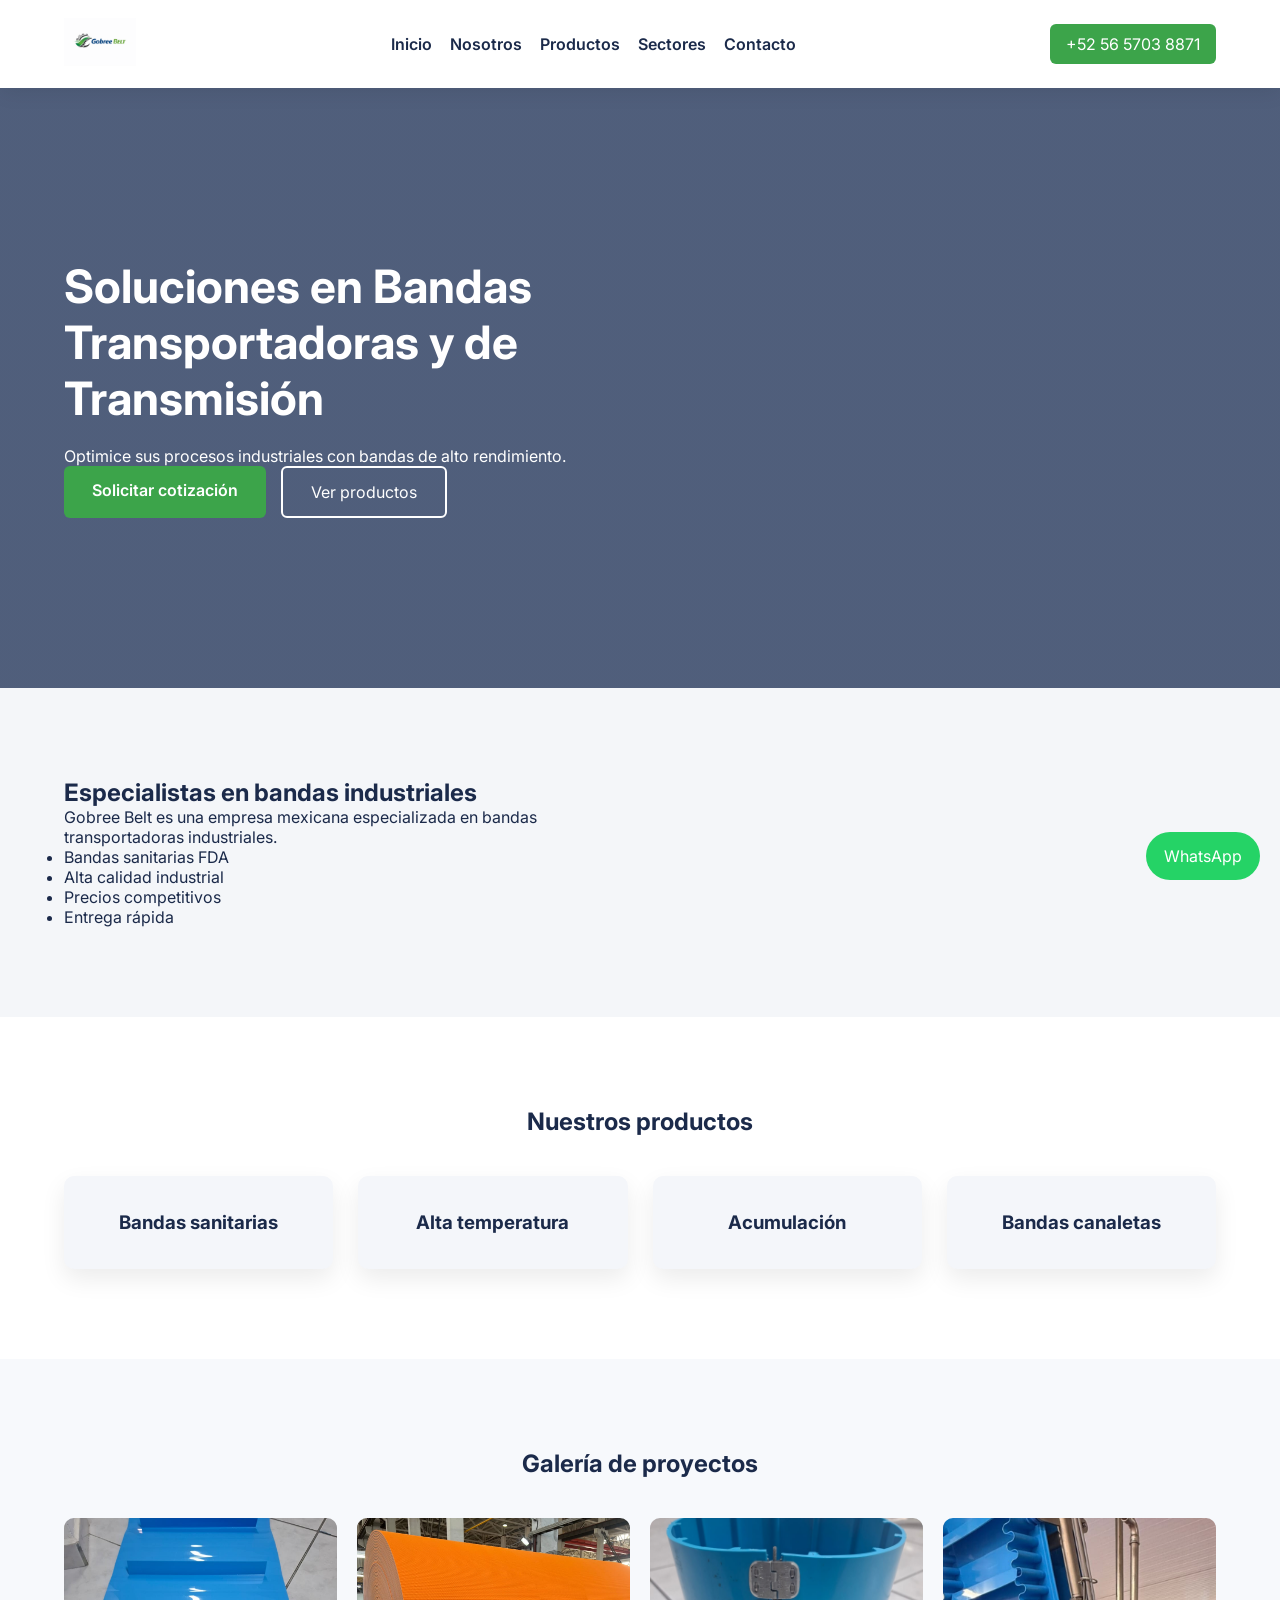
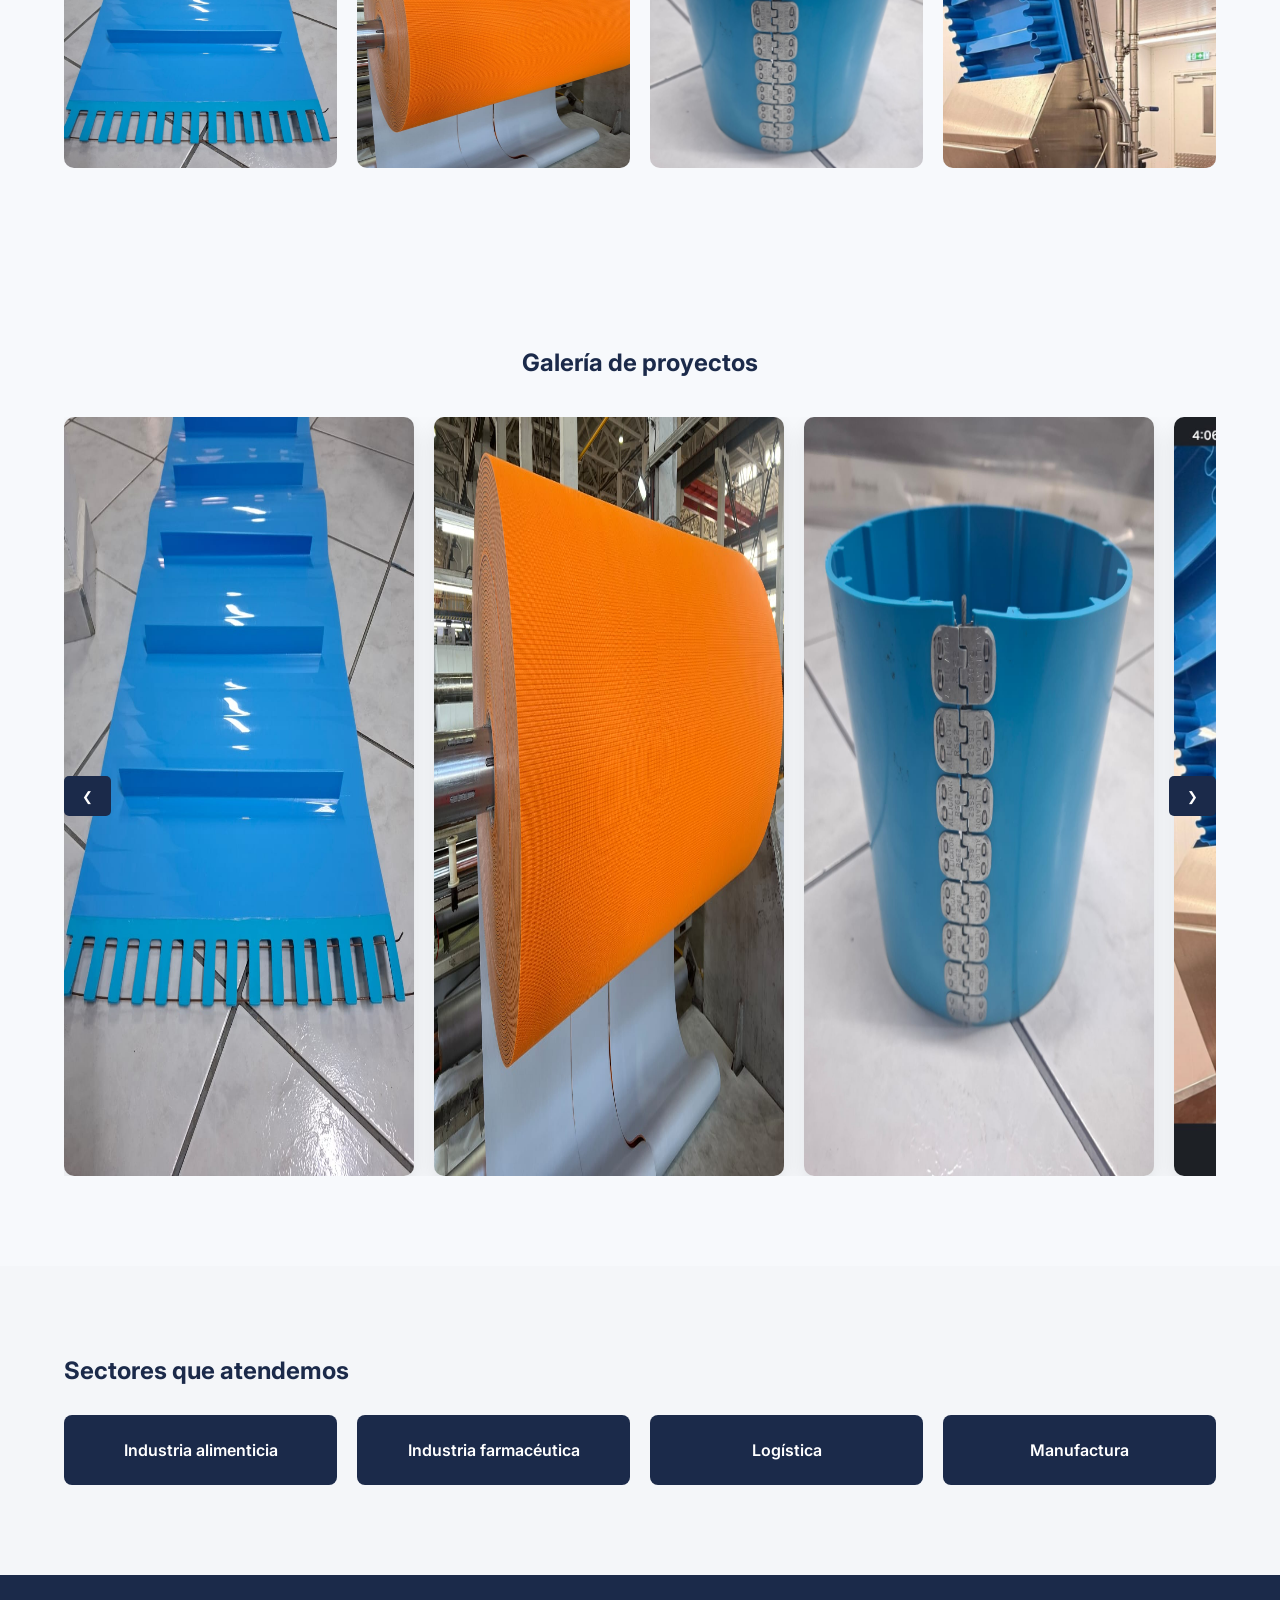
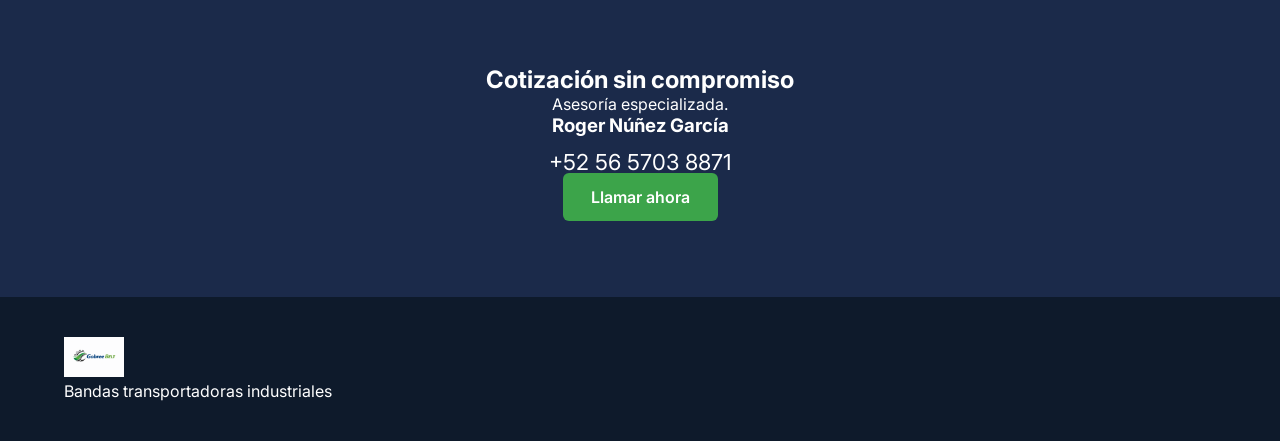
==== index.html @ 7179c923 "Update image sources in gallery section" ====
<!DOCTYPE html>
<html lang="es">
<head>
<meta charset="UTF-8">
<meta name="viewport" content="width=device-width, initial-scale=1.0">
<title>Gobree Belt | Bandas Transportadoras Industriales</title>
<link rel="stylesheet" href="styles.css">
<link rel="preconnect" href="https://fonts.googleapis.com">
<link rel="preconnect" href="https://fonts.gstatic.com" crossorigin>
<link href="https://fonts.googleapis.com/css2?family=Inter:wght@300;400;600;700&display=swap" rel="stylesheet">
</head>
<body>

<header class="header">
<div class="container nav">

<div class="logo">
<img src="logogobree.png" alt="Gobree Belt">
</div>

<div class="menu-toggle" id="menu-toggle">☰</div>

<nav id="menu">
<a href="#inicio">Inicio</a>
<a href="#nosotros">Nosotros</a>
<a href="#productos">Productos</a>
<a href="#sectores">Sectores</a>
<a href="#contacto">Contacto</a>
</nav>

<a class="phone-btn" href="tel:+525657038871">+52 56 5703 8871</a>

</div>
</header>

<section id="inicio" class="hero">
<div class="container hero-content">
<h1>Soluciones en Bandas Transportadoras y de Transmisión</h1>
<p>Optimice sus procesos industriales con bandas de alto rendimiento.</p>
<div class="hero-buttons">
<a href="#contacto" class="cta">Solicitar cotización</a>
<a href="#productos" class="secondary">Ver productos</a>
</div>
</div>
</section>

<section id="nosotros" class="about container">
<div class="about-grid">
<div>
<h2>Especialistas en bandas industriales</h2>
<p>Gobree Belt es una empresa mexicana especializada en bandas transportadoras industriales.</p>
<ul>
<li>Bandas sanitarias FDA</li>
<li>Alta calidad industrial</li>
<li>Precios competitivos</li>
<li>Entrega rápida</li>
</ul>
</div>

</div>
</section>

<section id="productos" class="products">
<div class="container">
<h2>Nuestros productos</h2>
<div class="product-grid">
<div class="card"><h3>Bandas sanitarias</h3></div>
<div class="card"><h3>Alta temperatura</h3></div>
<div class="card"><h3>Acumulación</h3></div>
<div class="card"><h3>Bandas canaletas</h3></div>
</div>
</div>
</section>

<section class="gallery-pro">

<div class="container">

<h2>Galería de proyectos</h2>

<div class="gallery-grid">

<img src="Galeria1.jpg" class="gallery-img">
<img src="Galeria2.jpg" class="gallery-img">
<img src="Galeria3.jpg" class="gallery-img">
<img src="Galeria4.jpg" class="gallery-img">

</div>

</div>

</section>

<!-- Lightbox -->

<div class="lightbox" id="lightbox">

<span class="close">&times;</span>

<img class="lightbox-img" id="lightbox-img">

</div>
  
<section class="gallery">

<div class="container">

<h2>Galería de proyectos</h2>

<div class="carousel">

<button class="carousel-btn prev">&#10094;</button>

<div class="carousel-track">

<img src="Galeria1.jpg">
<img src="Galeria2.jpg">
<img src="Galeria3.jpg">
<img src="Galeria4.jpg">
<img src="Galeria5.jpg">
<img src="Galeria6.jpg">
<img src="Galeria7.jpg">



</div>

<button class="carousel-btn next">&#10095;</button>

</div>

</div>

</section>
  
<section id="sectores" class="sectors container">
<h2>Sectores que atendemos</h2>
<div class="sector-grid">
<div class="sector">Industria alimenticia</div>
<div class="sector">Industria farmacéutica</div>
<div class="sector">Logística</div>
<div class="sector">Manufactura</div>
</div>
</section>

<section id="contacto" class="contact">
<div class="container">
<h2>Cotización sin compromiso</h2>
<p>Asesoría especializada.</p>
<h3>Roger Núñez García</h3>
<p class="phone">+52 56 5703 8871</p>
<a href="tel:+525657038871" class="cta">Llamar ahora</a>
</div>
</section>

<footer>
<div class="container footer-grid">
<div>
<img src="logogobree.png" class="footer-logo">
<p>Bandas transportadoras industriales</p>
</div>
</div>
</footer>

<a class="whatsapp" href="https://wa.me/525657038871">WhatsApp</a>

<script src="script.js"></script>

</body>
</html>
---- styles.css ----
*{margin:0;padding:0;box-sizing:border-box;font-family:'Inter',sans-serif}
body{background:#f4f6f9;color:#1b2a4a}
.container{width:90%;max-width:1200px;margin:auto}

.header{background:white;box-shadow:0 4px 20px rgba(0,0,0,.08);position:sticky;top:0}
.nav{display:flex;align-items:center;justify-content:space-between;padding:18px 0}
.logo img{height:48px}
nav{display:flex;gap:18px}
nav a{text-decoration:none;font-weight:600;color:#1b2a4a}

.phone-btn{background:#3ca44a;padding:10px 16px;border-radius:6px;color:white;text-decoration:none}

.menu-toggle{display:none;font-size:28px;cursor:pointer}

.hero{height:600px;background:linear-gradient(rgba(10,30,70,.7),rgba(10,30,70,.7)),url('../img/hero.jpg') center/cover;display:flex;align-items:center;color:white}
.hero h1{font-size:46px;margin-bottom:20px;max-width:700px}

.hero-buttons{display:flex;gap:15px}

.cta{background:#3ca44a;padding:14px 28px;border-radius:6px;text-decoration:none;color:white;font-weight:600}
.secondary{border:2px solid white;padding:14px 28px;border-radius:6px;color:white;text-decoration:none}

.about{padding:90px 0}
.about-grid{display:grid;grid-template-columns:1fr 1fr;gap:50px}
.about-image{background:url('../img/about.jpg') center/cover;height:300px;border-radius:10px}

.products{background:white;padding:90px 0}
.products h2{text-align:center;margin-bottom:40px}
.product-grid{display:grid;grid-template-columns:repeat(auto-fit,minmax(220px,1fr));gap:25px}

.card{background:#f4f6fa;padding:35px;border-radius:10px;text-align:center;box-shadow:0 10px 25px rgba(0,0,0,.08);transition:.3s}
.card:hover{transform:translateY(-8px)}

.sectors{padding:90px 0}
.sector-grid{display:grid;grid-template-columns:repeat(auto-fit,minmax(200px,1fr));gap:20px;margin-top:30px}
.sector{background:#1b2a4a;color:white;padding:25px;border-radius:8px;text-align:center;font-weight:600}

.contact{background:#1b2a4a;color:white;padding:90px 0;text-align:center}
.phone{font-size:22px;margin:12px 0}

footer{background:#0e1a2b;color:white;padding:40px 0}
.footer-logo{height:40px}

.whatsapp{position:fixed;bottom:20px;right:20px;background:#25d366;color:white;padding:14px 18px;border-radius:30px;text-decoration:none}

@media(max-width:900px){
.about-grid{grid-template-columns:1fr}
.hero h1{font-size:34px}

nav{position:absolute;top:70px;left:0;right:0;background:white;flex-direction:column;align-items:center;display:none;padding:20px 0}
nav.active{display:flex}

.menu-toggle{display:block}
.phone-btn{display:none}
}

@media(max-width:600px){
.hero{height:auto;padding:120px 0}
.hero-buttons{flex-direction:column}
.hero h1{font-size:28px}
}

/* GALERIA */

.gallery{
padding:90px 0;
background:#f7f9fc;
}

.gallery h2{
text-align:center;
margin-bottom:40px;
}

.carousel{
position:relative;
overflow:hidden;
}

.carousel-track{
display:flex;
transition:transform .4s ease;
}

.carousel-track img{
width:100%;
max-width:350px;
margin-right:20px;
border-radius:10px;
box-shadow:0 10px 25px rgba(0,0,0,.1);
}

.carousel-btn{
position:absolute;
top:50%;
transform:translateY(-50%);
background:#1b2a4a;
color:white;
border:none;
padding:12px 18px;
cursor:pointer;
border-radius:5px;
}

.prev{
left:0;
}

.next{
right:0;
}

/* GALERIA PROFESIONAL */

.gallery-pro{
padding:90px 0;
background:#f7f9fc;
}

.gallery-pro h2{
text-align:center;
margin-bottom:40px;
}

.gallery-grid{
display:grid;
grid-template-columns:repeat(auto-fit,minmax(250px,1fr));
gap:20px;
}

.gallery-img{
width:100%;
height:250px;
object-fit:cover;
border-radius:10px;
cursor:pointer;
transition:transform .3s, box-shadow .3s;
}

.gallery-img:hover{
transform:scale(1.05);
box-shadow:0 10px 25px rgba(0,0,0,.15);
}

/* LIGHTBOX */

.lightbox{
display:none;
position:fixed;
top:0;
left:0;
width:100%;
height:100%;
background:rgba(0,0,0,.9);
align-items:center;
justify-content:center;
z-index:1000;
}

.lightbox-img{
max-width:90%;
max-height:80%;
border-radius:10px;
}

.close{
position:absolute;
top:30px;
right:40px;
font-size:40px;
color:white;
cursor:pointer;
}
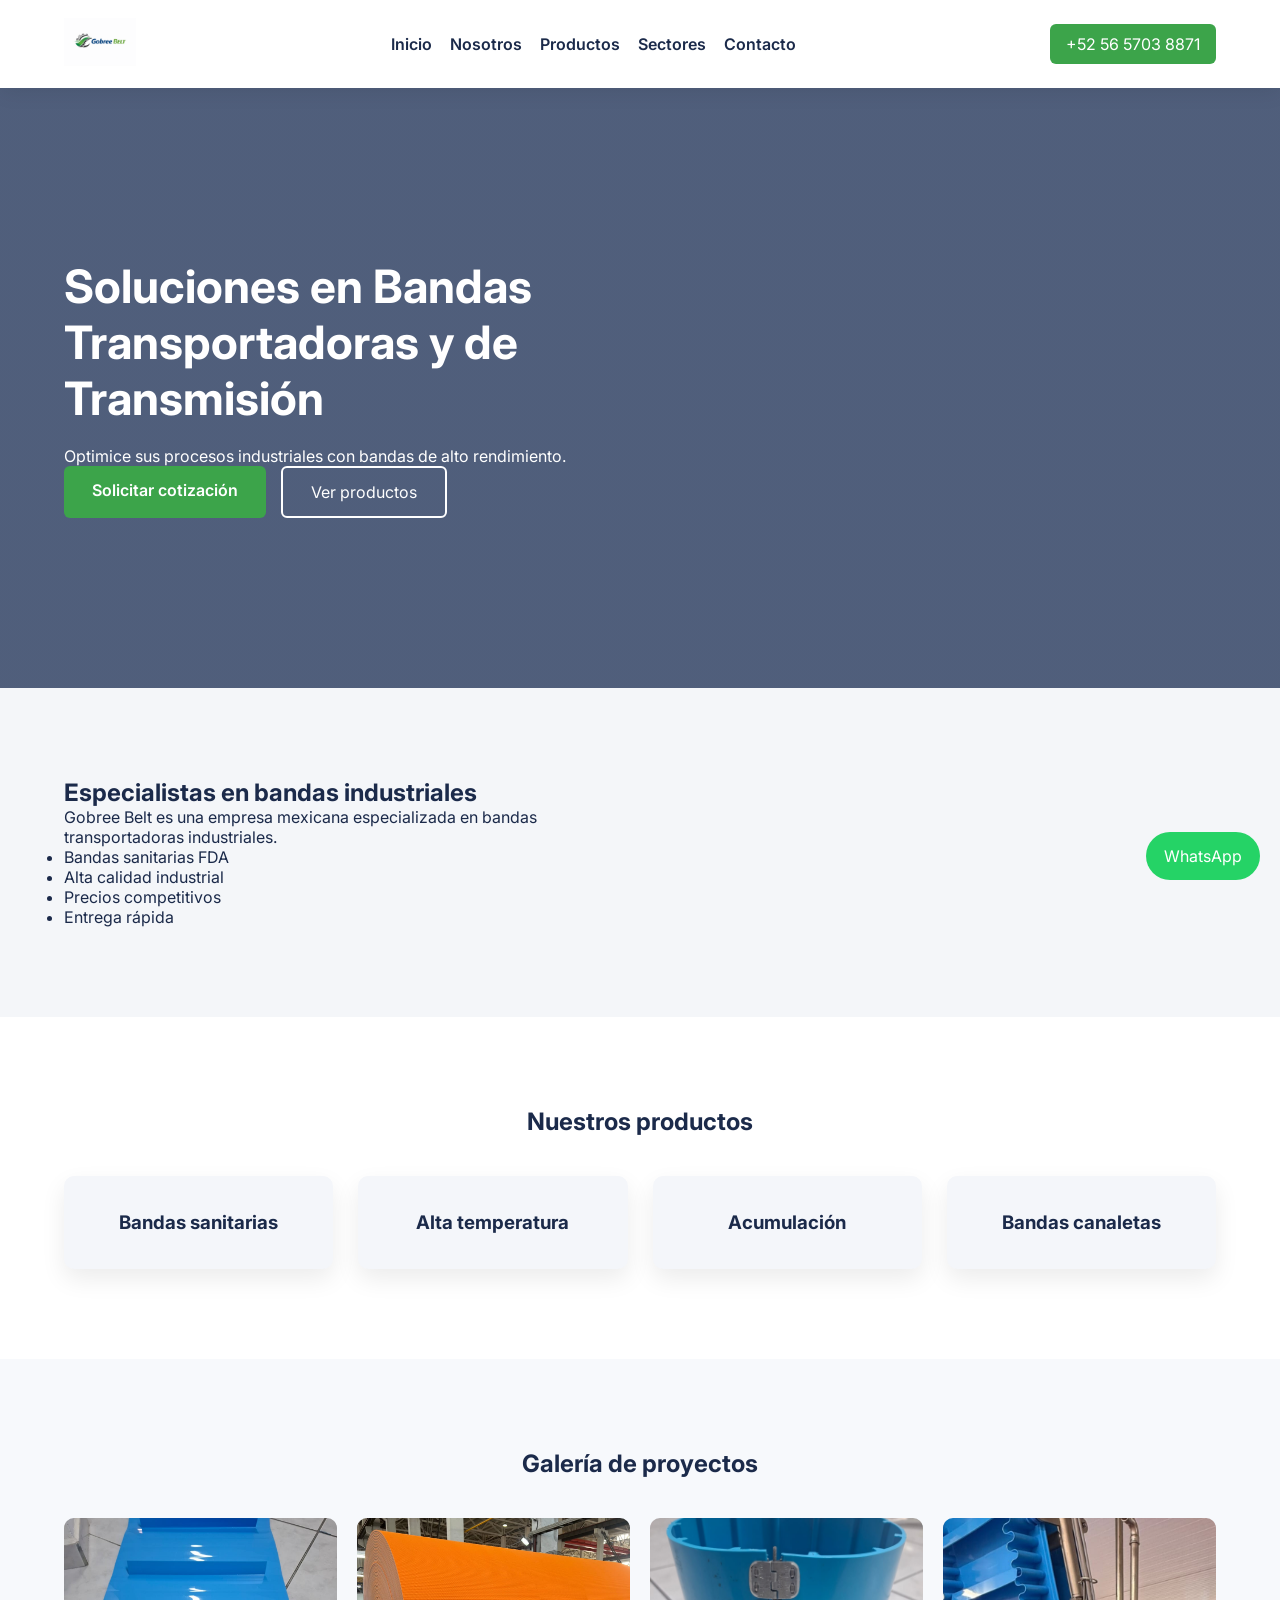
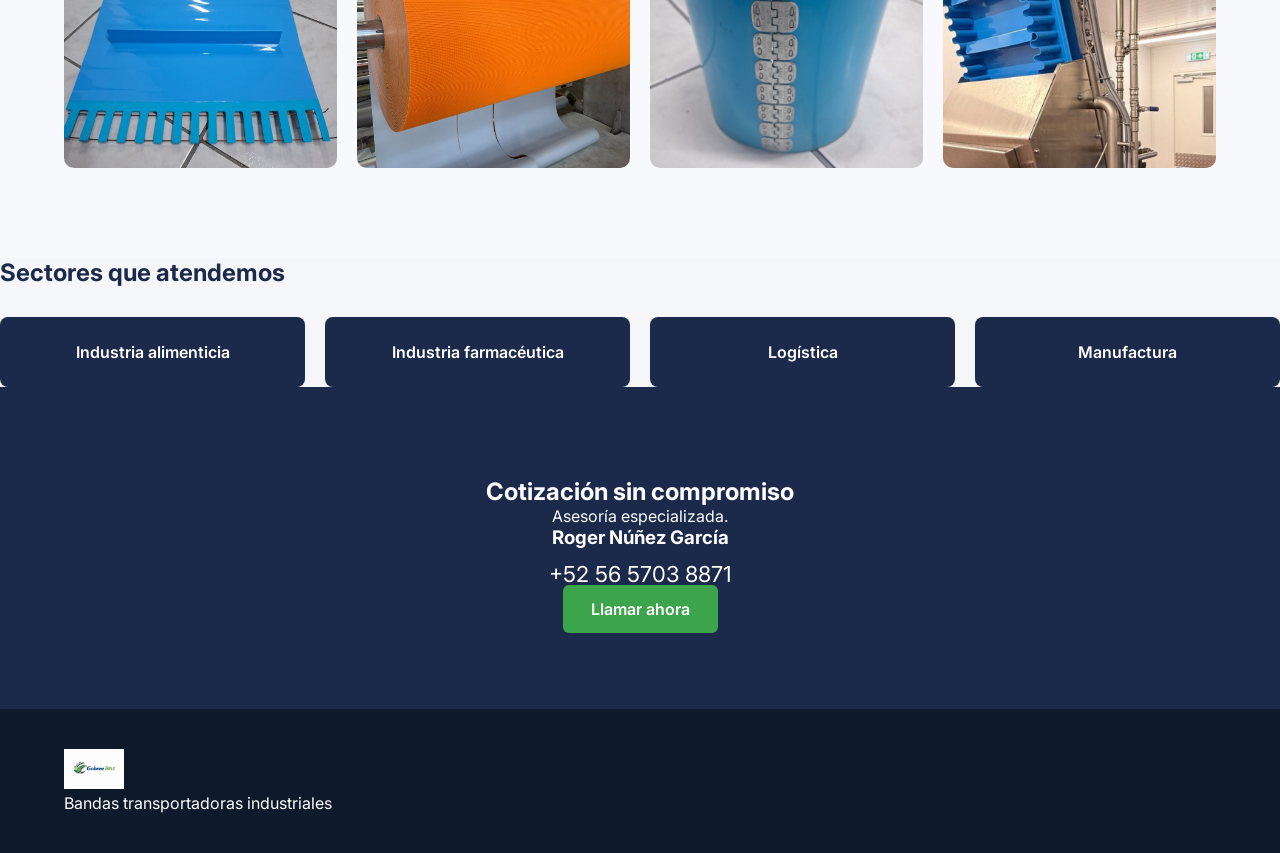
==== commit 0011a2f8: "Remove gallery section from index.html Removed the gallery section and its related elements from the" ====
--- a/index.html
+++ b/index.html
@@ -101,39 +101,6 @@
 
 </div>
   
-<section class="gallery">
-
-<div class="container">
-
-<h2>Galería de proyectos</h2>
-
-<div class="carousel">
-
-<button class="carousel-btn prev">&#10094;</button>
-
-<div class="carousel-track">
-
-<img src="Galeria1.jpg">
-<img src="Galeria2.jpg">
-<img src="Galeria3.jpg">
-<img src="Galeria4.jpg">
-<img src="Galeria5.jpg">
-<img src="Galeria6.jpg">
-<img src="Galeria7.jpg">
-
-
-
-</div>
-
-<button class="carousel-btn next">&#10095;</button>
-
-</div>
-
-</div>
-
-</section>
-  
-<section id="sectores" class="sectors container">
 <h2>Sectores que atendemos</h2>
 <div class="sector-grid">
 <div class="sector">Industria alimenticia</div>
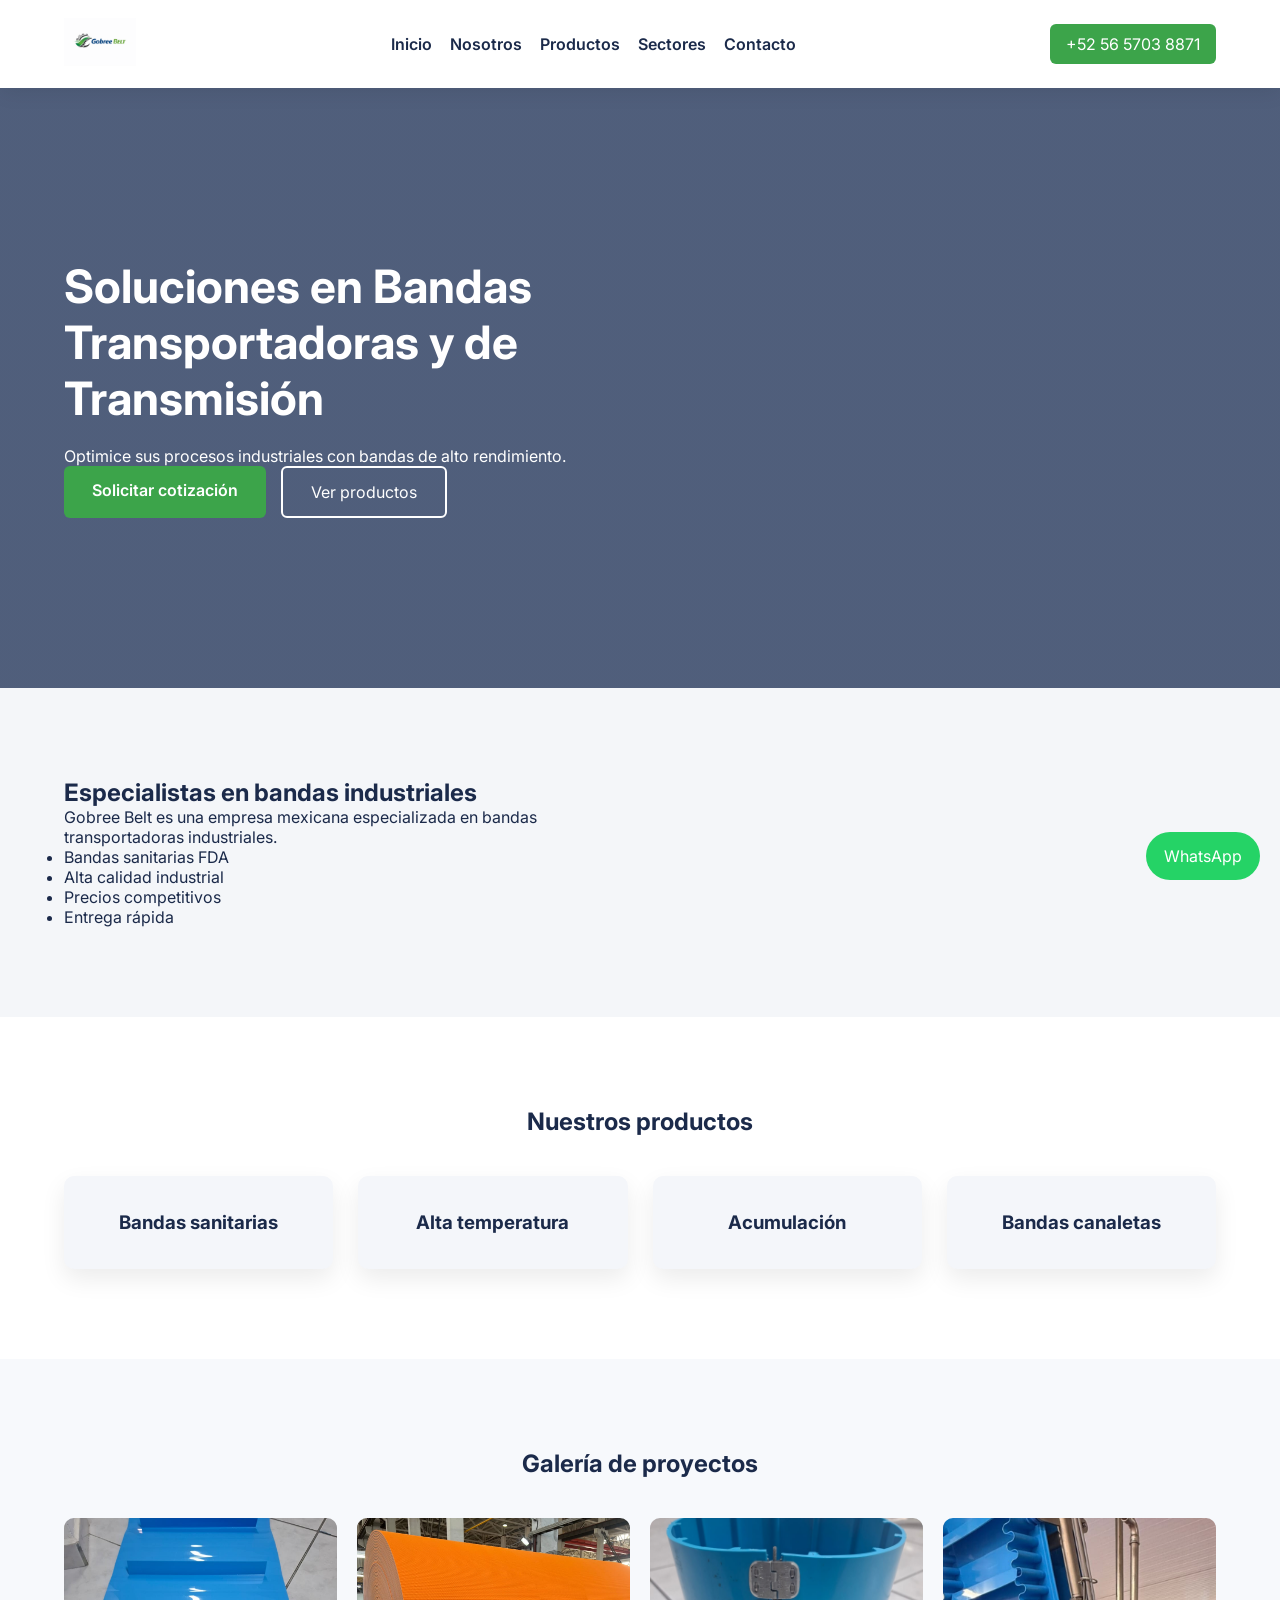
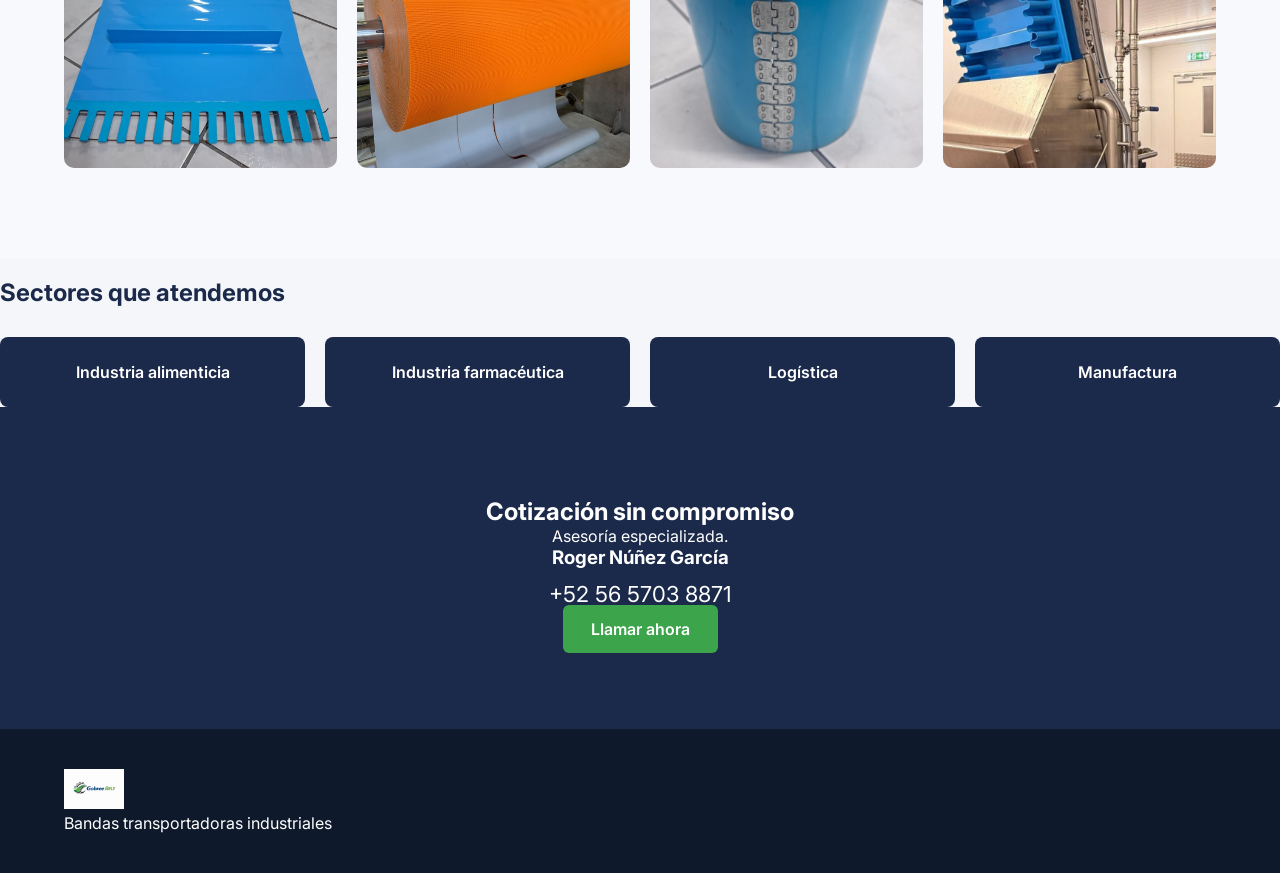
==== commit d14e6e07: "Add line break before lightbox section" ====
--- a/index.html
+++ b/index.html
@@ -90,6 +90,7 @@
 </div>
 
 </section>
+<BR>
 
 <!-- Lightbox -->
 
--- a/styles.css
+++ b/styles.css
@@ -58,56 +58,6 @@
 .hero{height:auto;padding:120px 0}
 .hero-buttons{flex-direction:column}
 .hero h1{font-size:28px}
-}
-
-/* GALERIA */
-
-.gallery{
-padding:90px 0;
-background:#f7f9fc;
-}
-
-.gallery h2{
-text-align:center;
-margin-bottom:40px;
-}
-
-.carousel{
-position:relative;
-overflow:hidden;
-}
-
-.carousel-track{
-display:flex;
-transition:transform .4s ease;
-}
-
-.carousel-track img{
-width:100%;
-max-width:350px;
-margin-right:20px;
-border-radius:10px;
-box-shadow:0 10px 25px rgba(0,0,0,.1);
-}
-
-.carousel-btn{
-position:absolute;
-top:50%;
-transform:translateY(-50%);
-background:#1b2a4a;
-color:white;
-border:none;
-padding:12px 18px;
-cursor:pointer;
-border-radius:5px;
-}
-
-.prev{
-left:0;
-}
-
-.next{
-right:0;
 }
 
 /* GALERIA PROFESIONAL */
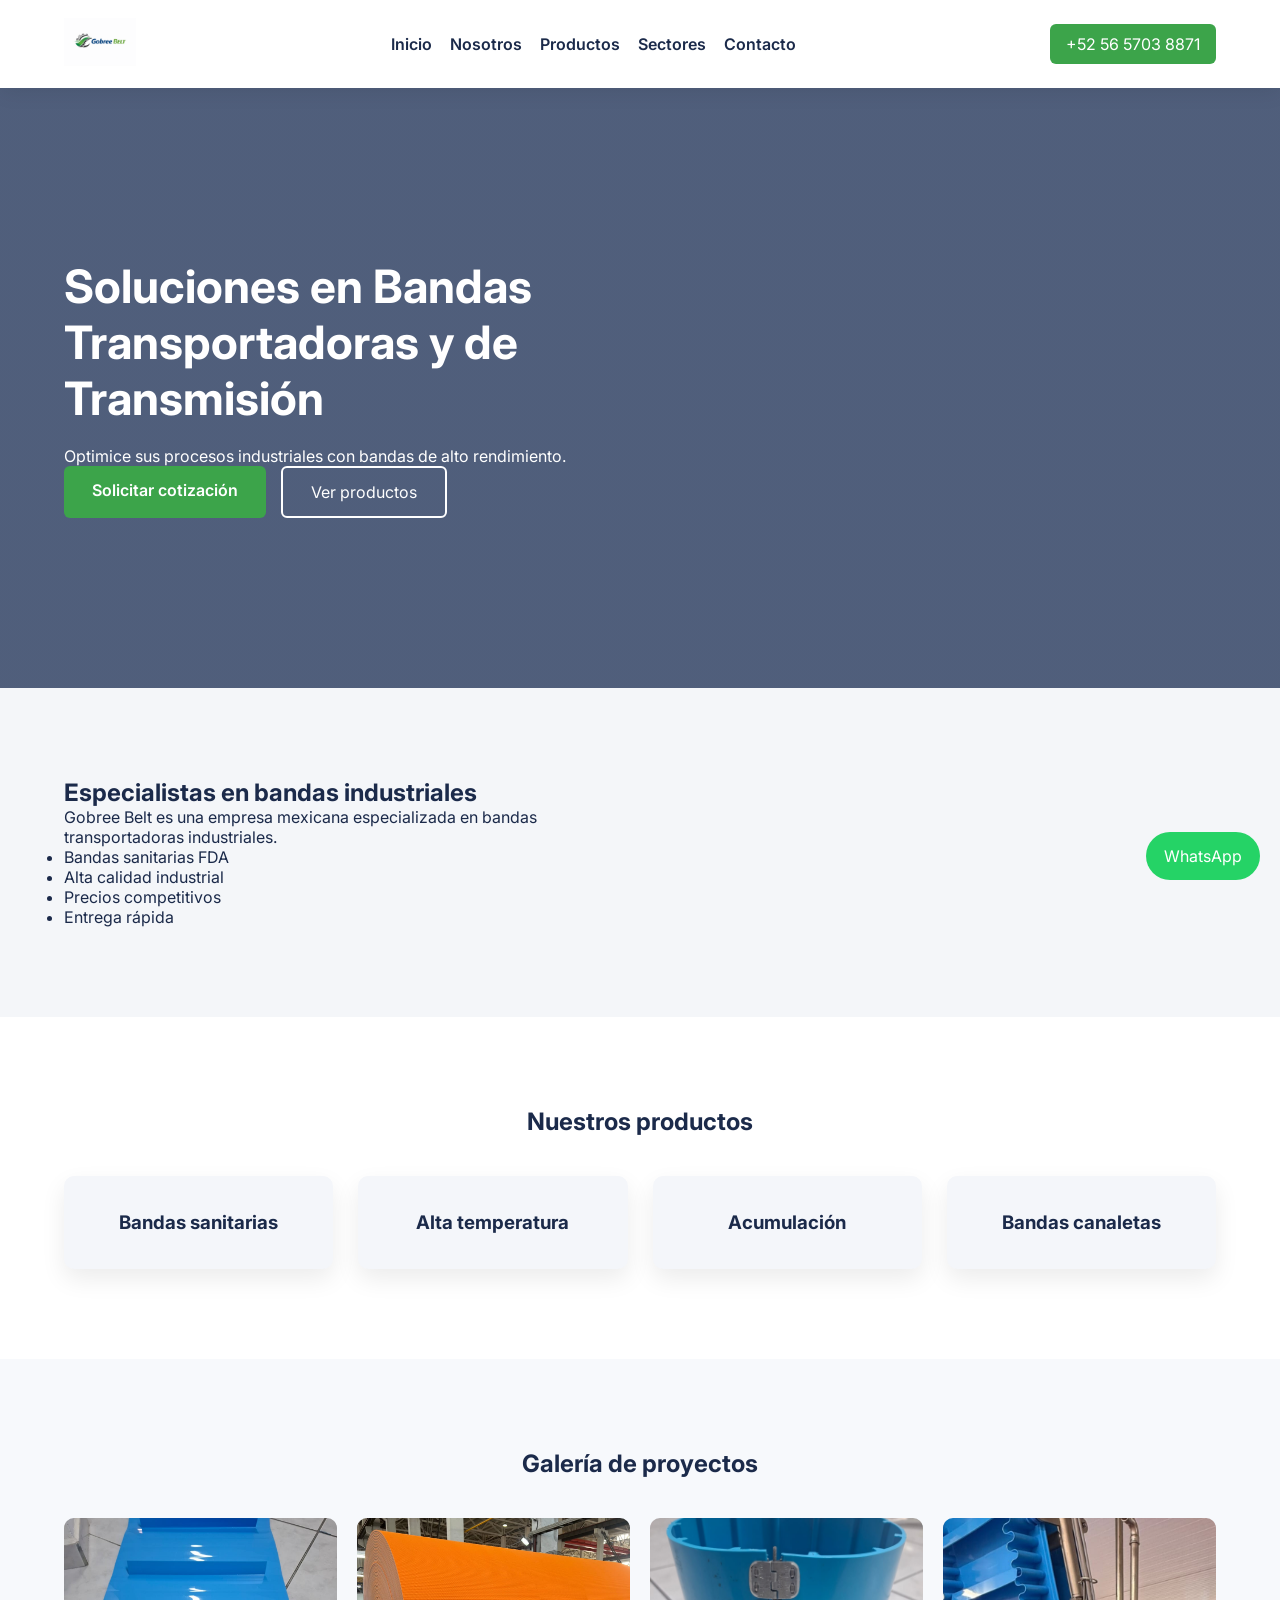
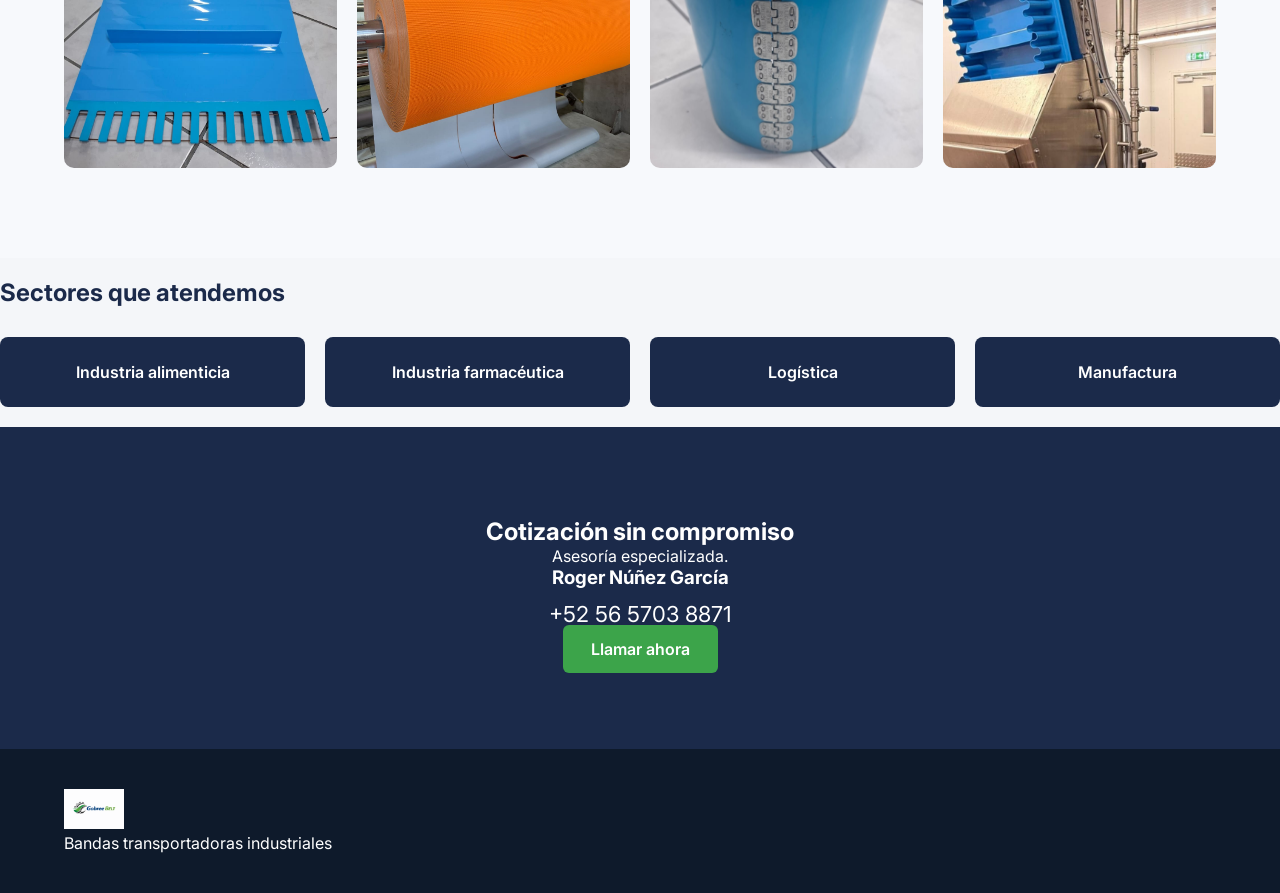
==== commit 46addafe: "Implement lightbox for image display Added a lightbox feature for displaying images." ====
--- a/index.html
+++ b/index.html
@@ -91,7 +91,6 @@
 
 </section>
 <BR>
-
 <!-- Lightbox -->
 
 <div class="lightbox" id="lightbox">
@@ -110,7 +109,7 @@
 <div class="sector">Manufactura</div>
 </div>
 </section>
-
+<BR>
 <section id="contacto" class="contact">
 <div class="container">
 <h2>Cotización sin compromiso</h2>
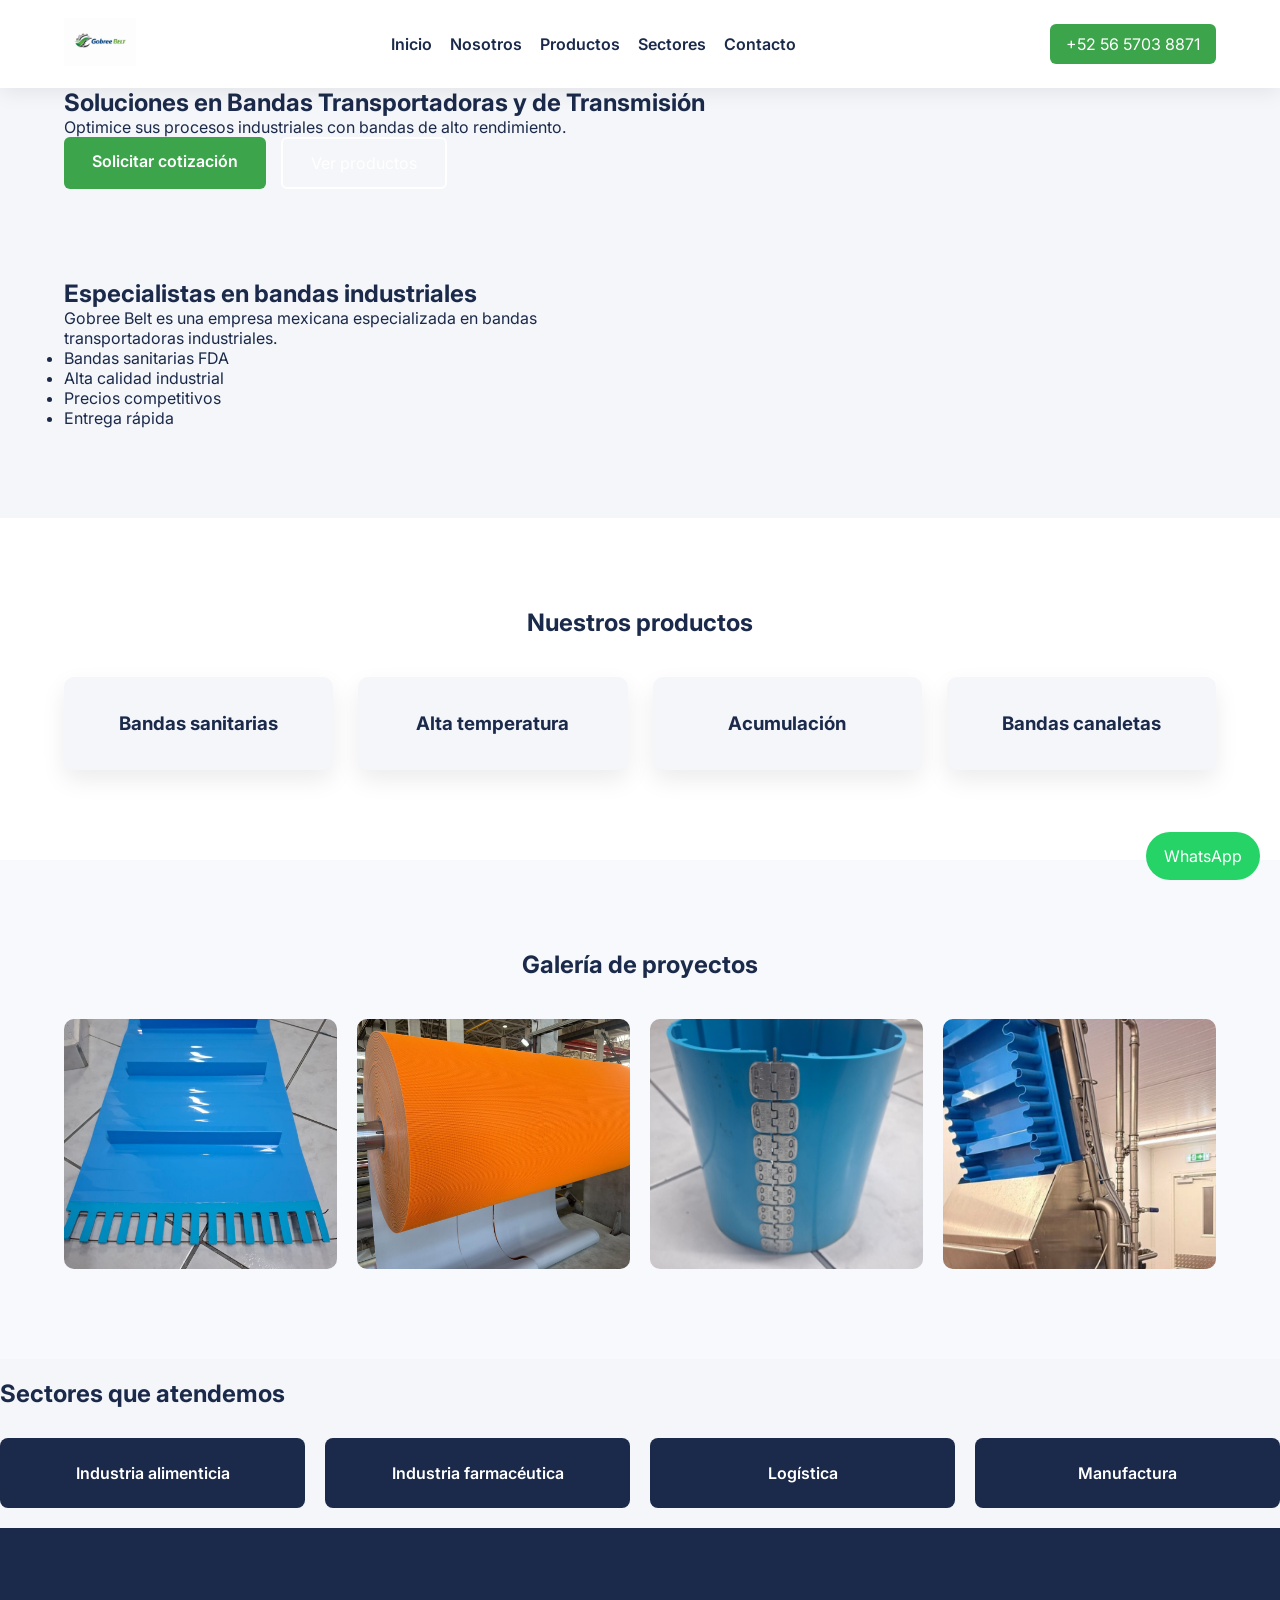
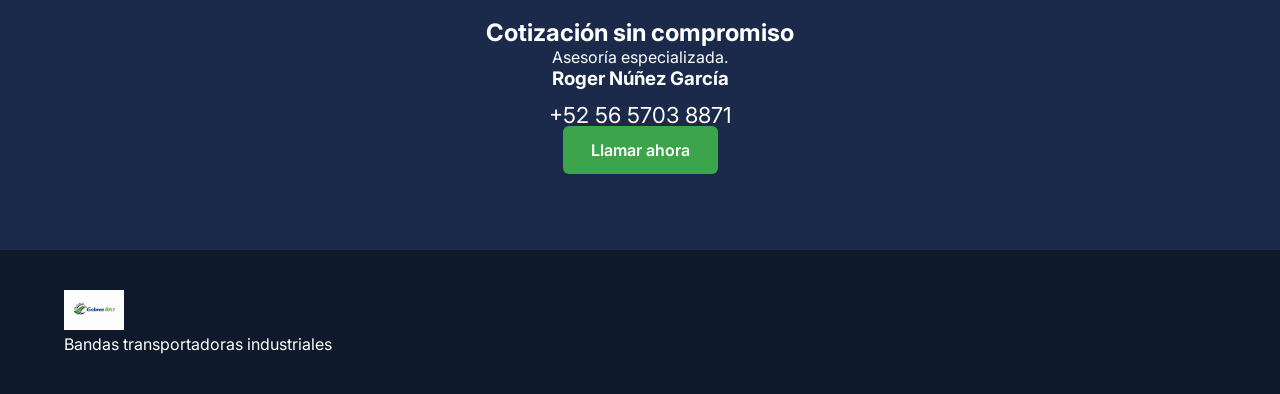
==== commit e2777d17: "Update index.html" ====
--- a/index.html
+++ b/index.html
@@ -33,15 +33,36 @@
 </div>
 </header>
 
-<section id="inicio" class="hero">
+<section class="hero-parallax">
+
+<div class="hero-mask">
+
 <div class="container hero-content">
-<h1>Soluciones en Bandas Transportadoras y de Transmisión</h1>
-<p>Optimice sus procesos industriales con bandas de alto rendimiento.</p>
+
+<h1>
+Soluciones en Bandas Transportadoras y de Transmisión
+</h1>
+
+<p>
+Optimice sus procesos industriales con bandas de alto rendimiento.
+</p>
+
 <div class="hero-buttons">
-<a href="#contacto" class="cta">Solicitar cotización</a>
-<a href="#productos" class="secondary">Ver productos</a>
+
+<a href="#contacto" class="cta">
+Solicitar cotización
+</a>
+
+<a href="#productos" class="secondary">
+Ver productos
+</a>
+
 </div>
+
 </div>
+
+</div>
+
 </section>
 
 <section id="nosotros" class="about container">
--- a/styles.css
+++ b/styles.css
@@ -121,3 +121,65 @@
 color:white;
 cursor:pointer;
 }
+
+/* GALERIA PROFESIONAL */
+
+.gallery-pro{
+padding:90px 0;
+background:#f7f9fc;
+}
+
+.gallery-pro h2{
+text-align:center;
+margin-bottom:40px;
+}
+
+.gallery-grid{
+display:grid;
+grid-template-columns:repeat(auto-fit,minmax(250px,1fr));
+gap:20px;
+}
+
+.gallery-img{
+width:100%;
+height:250px;
+object-fit:cover;
+border-radius:10px;
+cursor:pointer;
+transition:transform .3s, box-shadow .3s;
+}
+
+.gallery-img:hover{
+transform:scale(1.05);
+box-shadow:0 10px 25px rgba(0,0,0,.15);
+}
+
+/* LIGHTBOX */
+
+.lightbox{
+display:none;
+position:fixed;
+top:0;
+left:0;
+width:100%;
+height:100%;
+background:rgba(0,0,0,.9);
+align-items:center;
+justify-content:center;
+z-index:1000;
+}
+
+.lightbox-img{
+max-width:90%;
+max-height:80%;
+border-radius:10px;
+}
+
+.close{
+position:absolute;
+top:30px;
+right:40px;
+font-size:40px;
+color:white;
+cursor:pointer;
+}
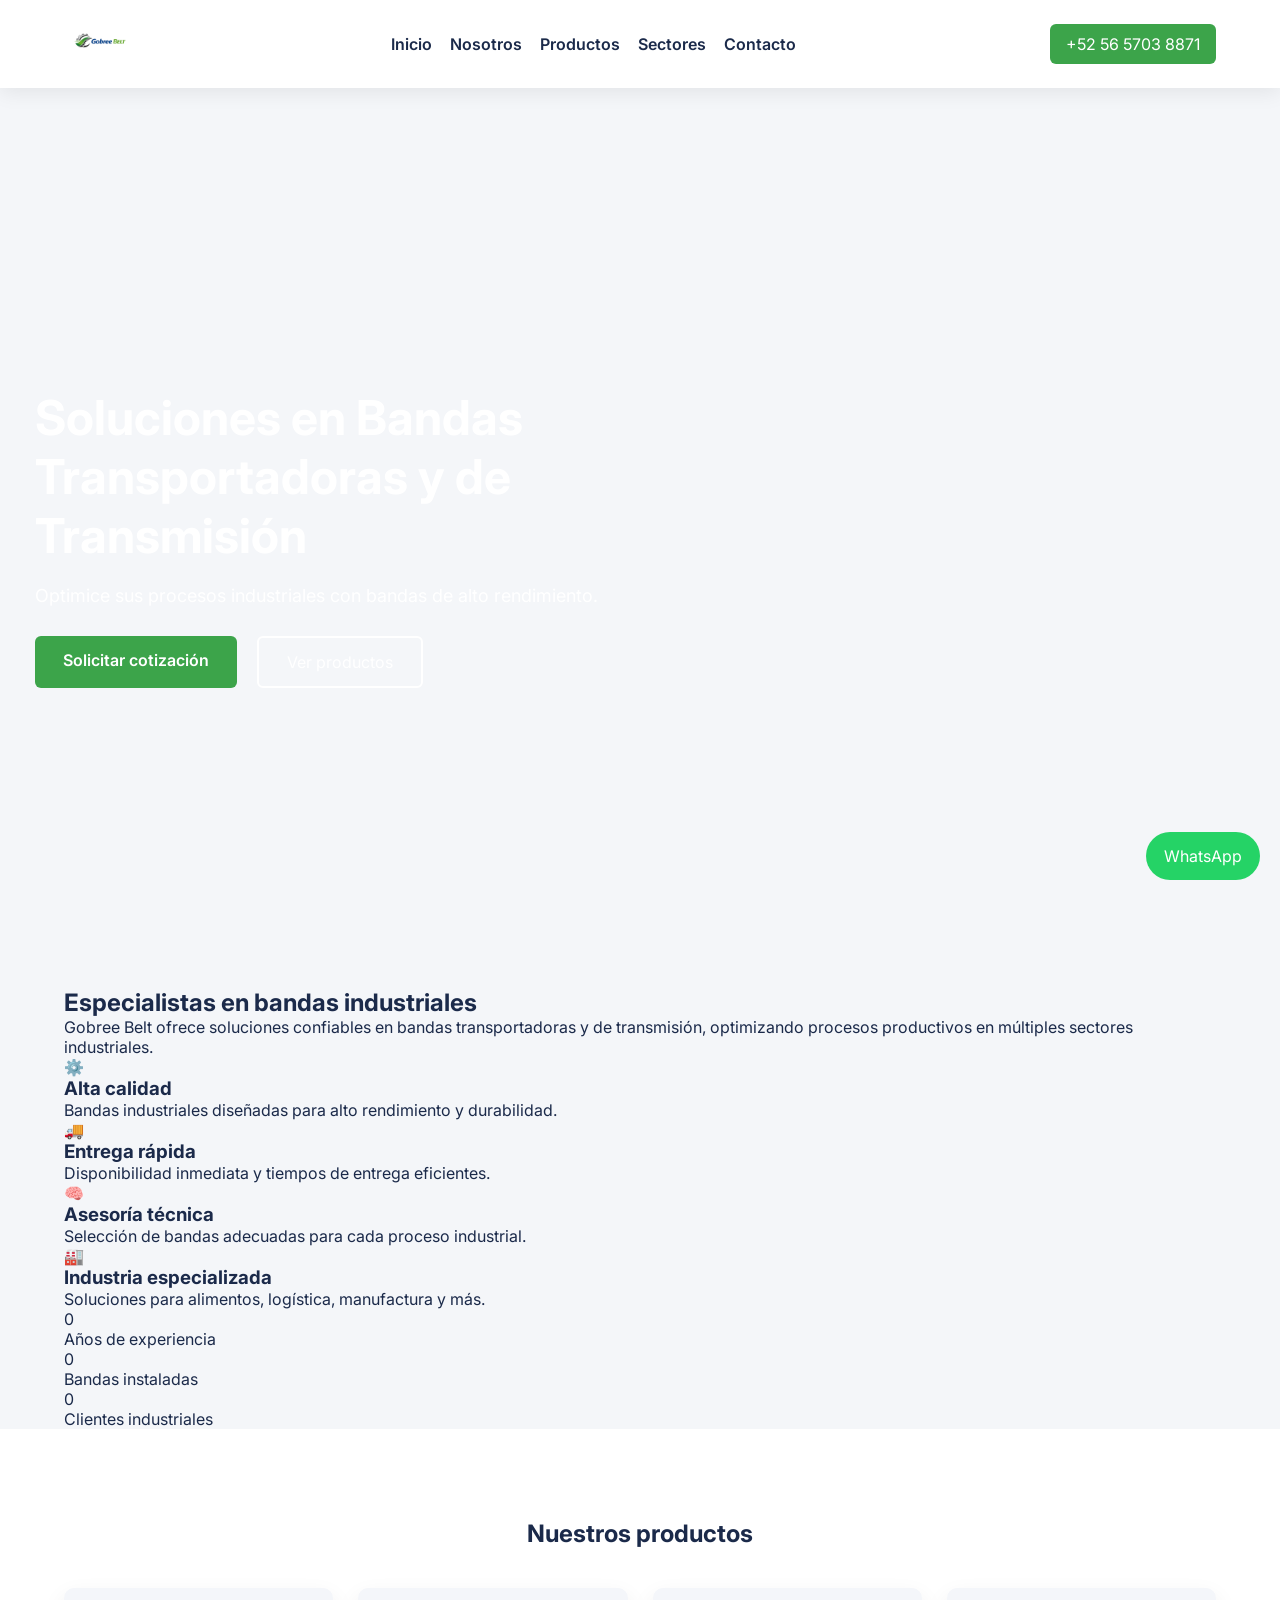
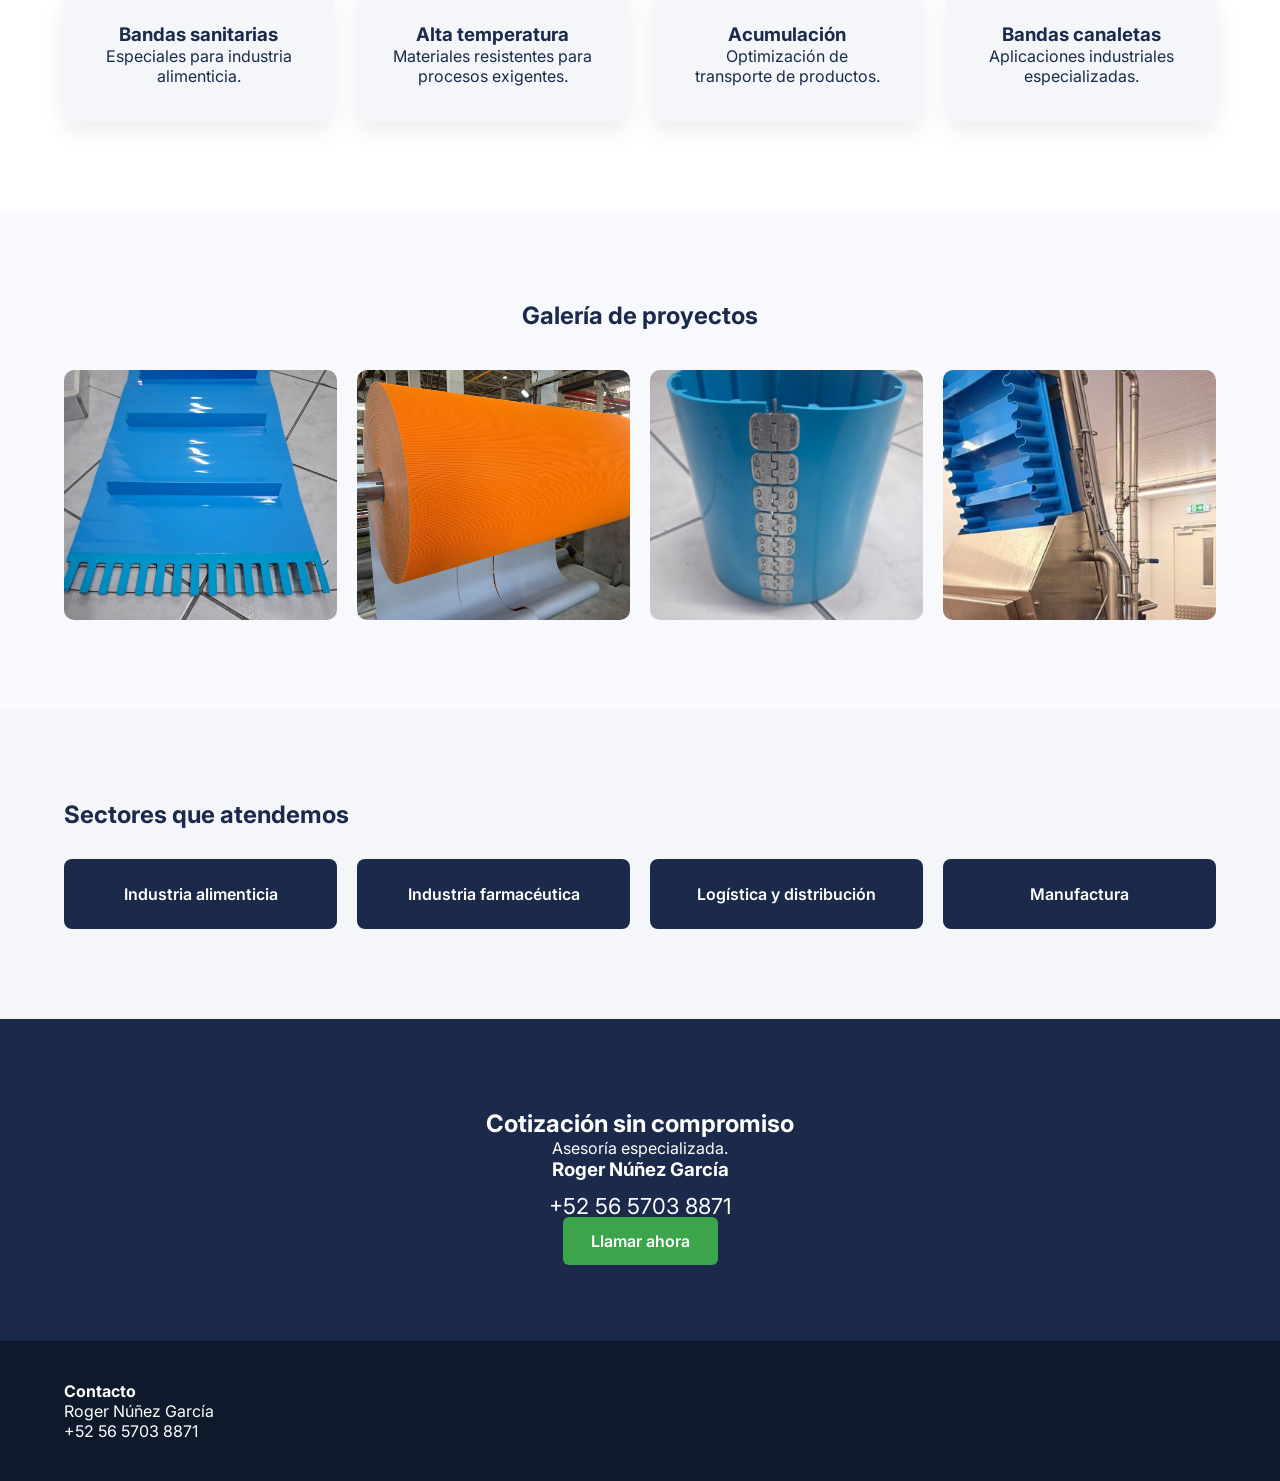
==== commit ff5de39b: "Update index.html" ====
--- a/index.html
+++ b/index.html
@@ -1,26 +1,33 @@
 <!DOCTYPE html>
 <html lang="es">
+
 <head>
+
 <meta charset="UTF-8">
 <meta name="viewport" content="width=device-width, initial-scale=1.0">
+
 <title>Gobree Belt | Bandas Transportadoras Industriales</title>
+
 <link rel="stylesheet" href="styles.css">
+
 <link rel="preconnect" href="https://fonts.googleapis.com">
 <link rel="preconnect" href="https://fonts.gstatic.com" crossorigin>
+
 <link href="https://fonts.googleapis.com/css2?family=Inter:wght@300;400;600;700&display=swap" rel="stylesheet">
+
 </head>
+
 <body>
 
 <header class="header">
+
 <div class="container nav">
 
 <div class="logo">
 <img src="logogobree.png" alt="Gobree Belt">
 </div>
 
-<div class="menu-toggle" id="menu-toggle">☰</div>
-
-<nav id="menu">
+<nav>
 <a href="#inicio">Inicio</a>
 <a href="#nosotros">Nosotros</a>
 <a href="#productos">Productos</a>
@@ -28,69 +35,127 @@
 <a href="#contacto">Contacto</a>
 </nav>
 
-<a class="phone-btn" href="tel:+525657038871">+52 56 5703 8871</a>
-
-</div>
+<a class="phone-btn" href="tel:+525657038871">
++52 56 5703 8871
+</a>
+
+</div>
+
 </header>
 
-<section class="hero-parallax">
-
-<div class="hero-mask">
+<section id="inicio" class="hero-parallax">
+
+<div class="hero-mask-animated">
 
 <div class="container hero-content">
 
-<h1>
-Soluciones en Bandas Transportadoras y de Transmisión
-</h1>
+<h1>Soluciones en Bandas Transportadoras y de Transmisión</h1>
 
 <p>
 Optimice sus procesos industriales con bandas de alto rendimiento.
 </p>
 
 <div class="hero-buttons">
-
-<a href="#contacto" class="cta">
-Solicitar cotización
-</a>
-
-<a href="#productos" class="secondary">
-Ver productos
-</a>
-
-</div>
-
-</div>
-
-</div>
-
-</section>
-
-<section id="nosotros" class="about container">
-<div class="about-grid">
-<div>
+<a href="#contacto" class="cta">Solicitar cotización</a>
+<a href="#productos" class="secondary">Ver productos</a>
+</div>
+
+</div>
+
+</div>
+
+</section>
+
+<section id="nosotros" class="about-pro container">
+
 <h2>Especialistas en bandas industriales</h2>
-<p>Gobree Belt es una empresa mexicana especializada en bandas transportadoras industriales.</p>
-<ul>
-<li>Bandas sanitarias FDA</li>
-<li>Alta calidad industrial</li>
-<li>Precios competitivos</li>
-<li>Entrega rápida</li>
-</ul>
-</div>
-
-</div>
+
+<p class="about-intro">
+Gobree Belt ofrece soluciones confiables en bandas transportadoras y de transmisión,
+optimizando procesos productivos en múltiples sectores industriales.
+</p>
+
+<div class="about-cards">
+
+<div class="about-card">
+<div class="icon">⚙️</div>
+<h3>Alta calidad</h3>
+<p>Bandas industriales diseñadas para alto rendimiento y durabilidad.</p>
+</div>
+
+<div class="about-card">
+<div class="icon">🚚</div>
+<h3>Entrega rápida</h3>
+<p>Disponibilidad inmediata y tiempos de entrega eficientes.</p>
+</div>
+
+<div class="about-card">
+<div class="icon">🧠</div>
+<h3>Asesoría técnica</h3>
+<p>Selección de bandas adecuadas para cada proceso industrial.</p>
+</div>
+
+<div class="about-card">
+<div class="icon">🏭</div>
+<h3>Industria especializada</h3>
+<p>Soluciones para alimentos, logística, manufactura y más.</p>
+</div>
+
+</div>
+
+<div class="stats">
+
+<div class="stat">
+<span class="counter" data-target="10">0</span>
+<p>Años de experiencia</p>
+</div>
+
+<div class="stat">
+<span class="counter" data-target="500">0</span>
+<p>Bandas instaladas</p>
+</div>
+
+<div class="stat">
+<span class="counter" data-target="100">0</span>
+<p>Clientes industriales</p>
+</div>
+
+</div>
+
 </section>
 
 <section id="productos" class="products">
-<div class="container">
+
+<div class="container">
+
 <h2>Nuestros productos</h2>
+
 <div class="product-grid">
-<div class="card"><h3>Bandas sanitarias</h3></div>
-<div class="card"><h3>Alta temperatura</h3></div>
-<div class="card"><h3>Acumulación</h3></div>
-<div class="card"><h3>Bandas canaletas</h3></div>
-</div>
-</div>
+
+<div class="card">
+<h3>Bandas sanitarias</h3>
+<p>Especiales para industria alimenticia.</p>
+</div>
+
+<div class="card">
+<h3>Alta temperatura</h3>
+<p>Materiales resistentes para procesos exigentes.</p>
+</div>
+
+<div class="card">
+<h3>Acumulación</h3>
+<p>Optimización de transporte de productos.</p>
+</div>
+
+<div class="card">
+<h3>Bandas canaletas</h3>
+<p>Aplicaciones industriales especializadas.</p>
+</div>
+
+</div>
+
+</div>
+
 </section>
 
 <section class="gallery-pro">
@@ -101,58 +166,77 @@
 
 <div class="gallery-grid">
 
-<img src="Galeria1.jpg" class="gallery-img">
-<img src="Galeria2.jpg" class="gallery-img">
-<img src="Galeria3.jpg" class="gallery-img">
-<img src="Galeria4.jpg" class="gallery-img">
-
-</div>
-
-</div>
-
-</section>
-<BR>
-<!-- Lightbox -->
+<img src="Galeria1.jpg" class="gallery-img" alt="Proyecto Gobree Belt 1" loading="lazy">
+<img src="Galeria2.jpg" class="gallery-img" alt="Proyecto Gobree Belt 2" loading="lazy">
+<img src="Galeria3.jpg" class="gallery-img" alt="Proyecto Gobree Belt 3" loading="lazy">
+<img src="Galeria4.jpg" class="gallery-img" alt="Proyecto Gobree Belt 4" loading="lazy">
+
+</div>
+
+</div>
+
+</section>
 
 <div class="lightbox" id="lightbox">
 
 <span class="close">&times;</span>
 
-<img class="lightbox-img" id="lightbox-img">
-
-</div>
-  
+<img class="lightbox-img" id="lightbox-img" alt="Imagen ampliada">
+
+</div>
+
+<section id="sectores" class="sectors container">
+
 <h2>Sectores que atendemos</h2>
+
 <div class="sector-grid">
+
 <div class="sector">Industria alimenticia</div>
 <div class="sector">Industria farmacéutica</div>
-<div class="sector">Logística</div>
+<div class="sector">Logística y distribución</div>
 <div class="sector">Manufactura</div>
-</div>
-</section>
-<BR>
+
+</div>
+
+</section>
+
 <section id="contacto" class="contact">
-<div class="container">
+
+<div class="container">
+
 <h2>Cotización sin compromiso</h2>
+
 <p>Asesoría especializada.</p>
+
 <h3>Roger Núñez García</h3>
+
 <p class="phone">+52 56 5703 8871</p>
+
 <a href="tel:+525657038871" class="cta">Llamar ahora</a>
-</div>
+
+</div>
+
 </section>
 
 <footer>
-<div class="container footer-grid">
-<div>
-<img src="logogobree.png" class="footer-logo">
-<p>Bandas transportadoras industriales</p>
-</div>
-</div>
+
+<div class="container">
+
+<h4>Contacto</h4>
+
+<p>Roger Núñez García</p>
+<p>+52 56 5703 8871</p>
+
+</div>
+
 </footer>
 
-<a class="whatsapp" href="https://wa.me/525657038871">WhatsApp</a>
+<a class="whatsapp" href="https://wa.me/525657038871" target="_blank">
+WhatsApp
+</a>
 
 <script src="script.js"></script>
 
 </body>
+
 </html>
--- a/styles.css
+++ b/styles.css
@@ -183,3 +183,111 @@
 color:white;
 cursor:pointer;
 }
+
+/* HERO PARALLAX */
+
+.hero-parallax{
+
+height:100vh;
+
+background-image:url("../img/hero.jpg");
+
+background-size:cover;
+
+background-position:center;
+
+background-attachment:fixed;
+
+position:relative;
+
+display:flex;
+
+align-items:center;
+
+color:white;
+
+}
+
+
+/* MASCARA */
+
+.hero-mask{
+
+background:linear-gradient(
+
+135deg,
+
+rgba(10,30,70,.9),
+
+rgba(10,30,70,.6)
+
+);
+
+width:100%;
+
+height:100%;
+
+display:flex;
+
+align-items:center;
+
+}
+
+
+/* CONTENIDO */
+
+.hero-content{
+
+max-width:700px;
+
+}
+
+.hero-content h1{
+
+font-size:48px;
+
+margin-bottom:20px;
+
+}
+
+.hero-content p{
+
+font-size:18px;
+
+margin-bottom:30px;
+
+}
+
+.hero-buttons{
+
+display:flex;
+
+gap:20px;
+
+}
+
+.hero-mask{
+
+clip-path:polygon(
+
+0 0,
+
+100% 0,
+
+100% 80%,
+
+0 100%
+
+);
+
+}
+
+@media(max-width:768px){
+
+.hero-parallax{
+
+background-attachment:scroll;
+
+}
+
+}
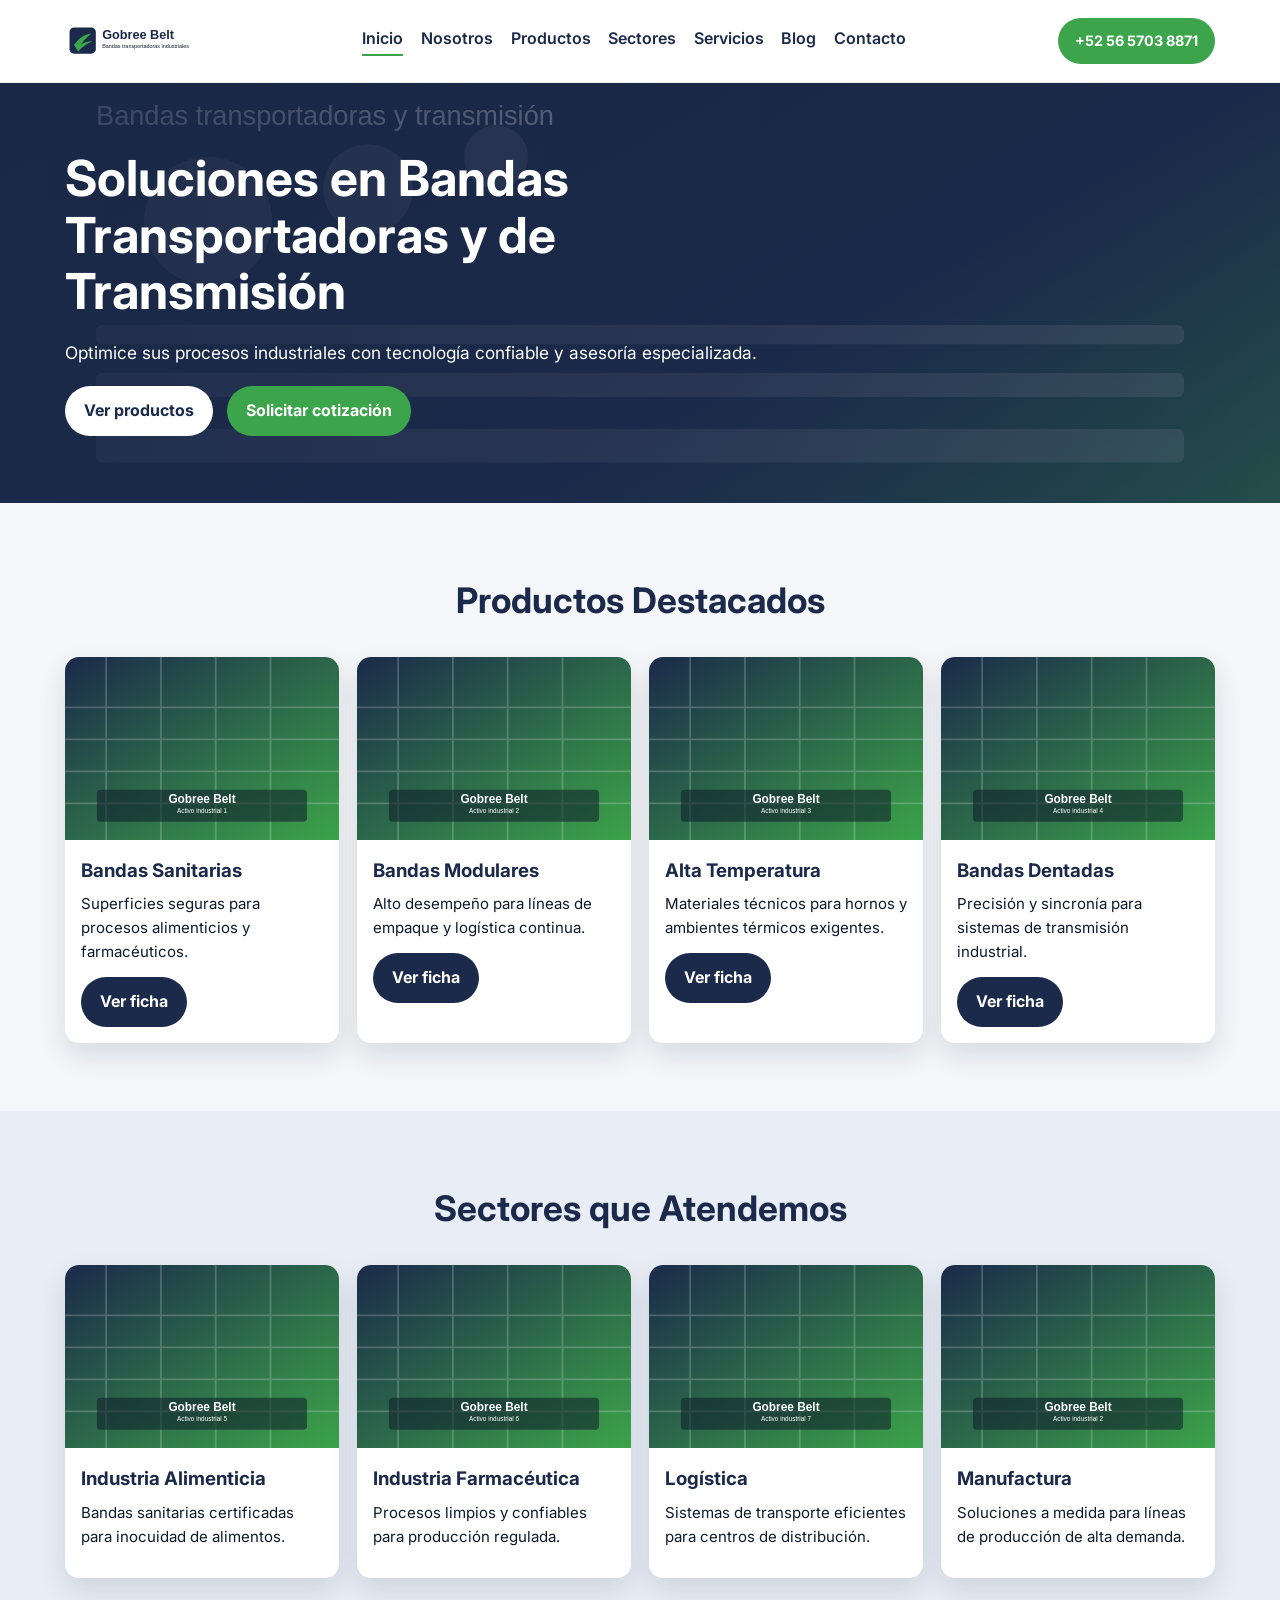
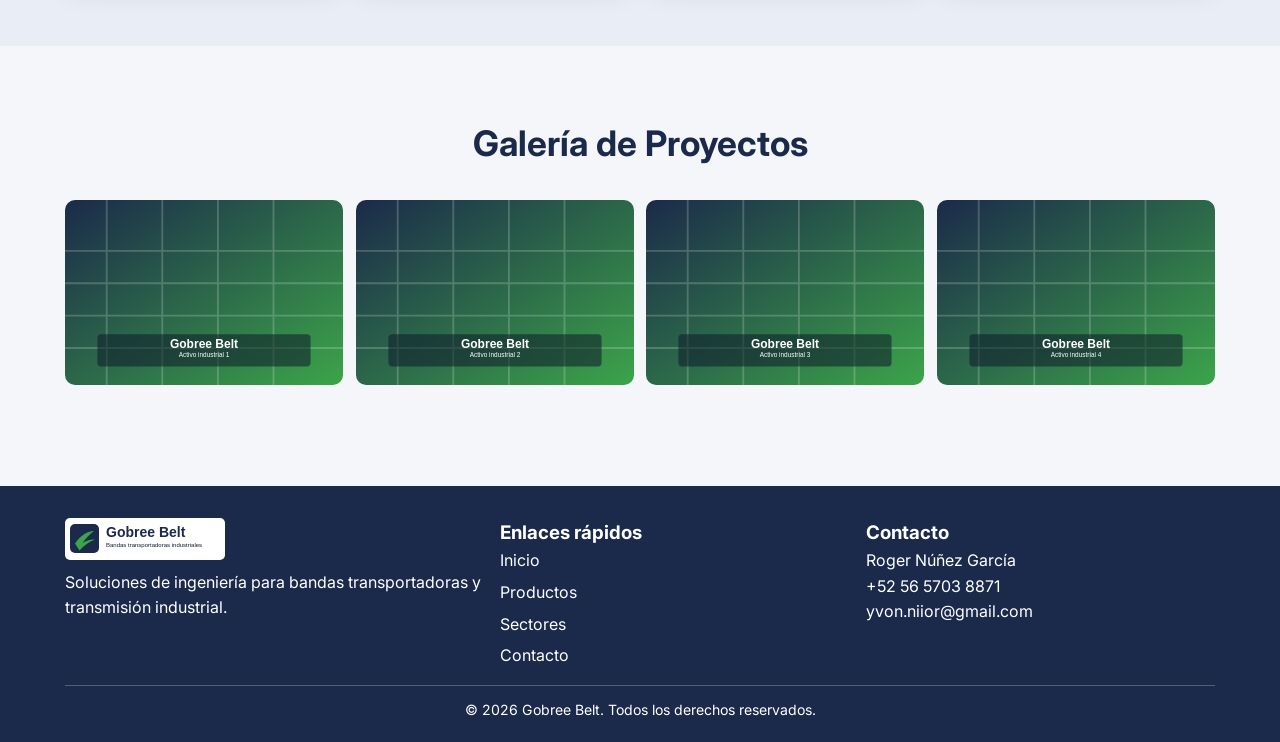
==== commit 77cc8b67: "Flatten website structure to repository root for GitHub detection" ====
--- a/index.html
+++ b/index.html
@@ -1,242 +1,82 @@
 <!DOCTYPE html>
 <html lang="es">
+<head>
+  <meta charset="UTF-8">
+  <meta name="viewport" content="width=device-width, initial-scale=1.0">
+  <meta name="description" content="Gobree Belt ofrece bandas transportadoras industriales y soluciones de transmisión para optimizar líneas de producción en México.">
+  <title>Gobree Belt | Inicio</title>
+  <link rel="preconnect" href="https://fonts.googleapis.com">
+  <link rel="preconnect" href="https://fonts.gstatic.com" crossorigin>
+  <link href="https://fonts.googleapis.com/css2?family=Inter:wght@300;400;600;700&display=swap" rel="stylesheet">
+  <link rel="stylesheet" href="css/styles.css">
+</head>
+<body>
+  <header class="site-header">
+    <div class="container nav-wrap">
+      <a class="logo" href="index.html"><img src="img/logogobree.svg" alt="Logo Gobree Belt"></a>
+      <nav class="main-nav" aria-label="Principal">
+        <a class="active" href="index.html">Inicio</a><a href="nosotros.html">Nosotros</a><a href="productos.html">Productos</a><a href="sectores.html">Sectores</a><a href="servicios.html">Servicios</a><a href="blog.html">Blog</a><a href="contacto.html">Contacto</a>
+      </nav>
+      <a class="phone-btn" href="tel:+525657038871">+52 56 5703 8871</a>
+    </div>
+  </header>
 
-<head>
+  <main>
+    <section class="hero" style="background-image:url('img/portada.svg')">
+      <div class="container hero-content">
+        <h1>Soluciones en Bandas Transportadoras y de Transmisión</h1>
+        <p>Optimice sus procesos industriales con tecnología confiable y asesoría especializada.</p>
+        <div class="hero-actions"><a class="btn btn-light" href="productos.html">Ver productos</a><a class="btn btn-primary" href="contacto.html">Solicitar cotización</a></div>
+      </div>
+    </section>
 
-<meta charset="UTF-8">
-<meta name="viewport" content="width=device-width, initial-scale=1.0">
+    <section class="section">
+      <div class="container">
+        <h2 class="section-title">Productos Destacados</h2>
+        <div class="grid grid-4">
+          <article class="card"><img src="img/Galeria1.svg" alt="Bandas sanitarias para alimentos"><div class="card-body"><h3>Bandas Sanitarias</h3><p>Superficies seguras para procesos alimenticios y farmacéuticos.</p><a class="btn btn-secondary" href="productos.html">Ver ficha</a></div></article>
+          <article class="card"><img src="img/Galeria2.svg" alt="Bandas modulares industriales"><div class="card-body"><h3>Bandas Modulares</h3><p>Alto desempeño para líneas de empaque y logística continua.</p><a class="btn btn-secondary" href="productos.html">Ver ficha</a></div></article>
+          <article class="card"><img src="img/Galeria3.svg" alt="Bandas de alta temperatura"><div class="card-body"><h3>Alta Temperatura</h3><p>Materiales técnicos para hornos y ambientes térmicos exigentes.</p><a class="btn btn-secondary" href="productos.html">Ver ficha</a></div></article>
+          <article class="card"><img src="img/Galeria4.svg" alt="Bandas dentadas de transmisión"><div class="card-body"><h3>Bandas Dentadas</h3><p>Precisión y sincronía para sistemas de transmisión industrial.</p><a class="btn btn-secondary" href="productos.html">Ver ficha</a></div></article>
+        </div>
+      </div>
+    </section>
 
-<title>Gobree Belt | Bandas Transportadoras Industriales</title>
+    <section class="section" style="background:#e8edf6">
+      <div class="container">
+        <h2 class="section-title">Sectores que Atendemos</h2>
+        <div class="grid grid-4">
+          <article class="card"><img src="img/Galeria5.svg" alt="Industria alimenticia"><div class="card-body"><h3>Industria Alimenticia</h3><p>Bandas sanitarias certificadas para inocuidad de alimentos.</p></div></article>
+          <article class="card"><img src="img/Galeria6.svg" alt="Industria farmacéutica"><div class="card-body"><h3>Industria Farmacéutica</h3><p>Procesos limpios y confiables para producción regulada.</p></div></article>
+          <article class="card"><img src="img/Galeria7.svg" alt="Sector logístico"><div class="card-body"><h3>Logística</h3><p>Sistemas de transporte eficientes para centros de distribución.</p></div></article>
+          <article class="card"><img src="img/Galeria2.svg" alt="Manufactura industrial"><div class="card-body"><h3>Manufactura</h3><p>Soluciones a medida para líneas de producción de alta demanda.</p></div></article>
+        </div>
+      </div>
+    </section>
 
-<link rel="stylesheet" href="styles.css">
+    <section class="section">
+      <div class="container">
+        <h2 class="section-title">Galería de Proyectos</h2>
+        <div class="gallery-grid">
+          <figure class="gallery-item"><img src="img/Galeria1.svg" alt="Proyecto 1 de Gobree Belt"></figure>
+          <figure class="gallery-item"><img src="img/Galeria2.svg" alt="Proyecto 2 de Gobree Belt"></figure>
+          <figure class="gallery-item"><img src="img/Galeria3.svg" alt="Proyecto 3 de Gobree Belt"></figure>
+          <figure class="gallery-item"><img src="img/Galeria4.svg" alt="Proyecto 4 de Gobree Belt"></figure>
+        </div>
+      </div>
+    </section>
+  </main>
 
-<link rel="preconnect" href="https://fonts.googleapis.com">
-<link rel="preconnect" href="https://fonts.gstatic.com" crossorigin>
+  <div class="lightbox" id="lightbox"><span class="close-lightbox" id="closeLightbox">&times;</span><img id="lightboxImage" src="" alt="Imagen ampliada"></div>
 
-<link href="https://fonts.googleapis.com/css2?family=Inter:wght@300;400;600;700&display=swap" rel="stylesheet">
-
-</head>
-
-<body>
-
-<header class="header">
-
-<div class="container nav">
-
-<div class="logo">
-<img src="logogobree.png" alt="Gobree Belt">
-</div>
-
-<nav>
-<a href="#inicio">Inicio</a>
-<a href="#nosotros">Nosotros</a>
-<a href="#productos">Productos</a>
-<a href="#sectores">Sectores</a>
-<a href="#contacto">Contacto</a>
-</nav>
-
-<a class="phone-btn" href="tel:+525657038871">
-+52 56 5703 8871
-</a>
-
-</div>
-
-</header>
-
-<section id="inicio" class="hero-parallax">
-
-<div class="hero-mask-animated">
-
-<div class="container hero-content">
-
-<h1>Soluciones en Bandas Transportadoras y de Transmisión</h1>
-
-<p>
-Optimice sus procesos industriales con bandas de alto rendimiento.
-</p>
-
-<div class="hero-buttons">
-<a href="#contacto" class="cta">Solicitar cotización</a>
-<a href="#productos" class="secondary">Ver productos</a>
-</div>
-
-</div>
-
-</div>
-
-</section>
-
-<section id="nosotros" class="about-pro container">
-
-<h2>Especialistas en bandas industriales</h2>
-
-<p class="about-intro">
-Gobree Belt ofrece soluciones confiables en bandas transportadoras y de transmisión,
-optimizando procesos productivos en múltiples sectores industriales.
-</p>
-
-<div class="about-cards">
-
-<div class="about-card">
-<div class="icon">⚙️</div>
-<h3>Alta calidad</h3>
-<p>Bandas industriales diseñadas para alto rendimiento y durabilidad.</p>
-</div>
-
-<div class="about-card">
-<div class="icon">🚚</div>
-<h3>Entrega rápida</h3>
-<p>Disponibilidad inmediata y tiempos de entrega eficientes.</p>
-</div>
-
-<div class="about-card">
-<div class="icon">🧠</div>
-<h3>Asesoría técnica</h3>
-<p>Selección de bandas adecuadas para cada proceso industrial.</p>
-</div>
-
-<div class="about-card">
-<div class="icon">🏭</div>
-<h3>Industria especializada</h3>
-<p>Soluciones para alimentos, logística, manufactura y más.</p>
-</div>
-
-</div>
-
-<div class="stats">
-
-<div class="stat">
-<span class="counter" data-target="10">0</span>
-<p>Años de experiencia</p>
-</div>
-
-<div class="stat">
-<span class="counter" data-target="500">0</span>
-<p>Bandas instaladas</p>
-</div>
-
-<div class="stat">
-<span class="counter" data-target="100">0</span>
-<p>Clientes industriales</p>
-</div>
-
-</div>
-
-</section>
-
-<section id="productos" class="products">
-
-<div class="container">
-
-<h2>Nuestros productos</h2>
-
-<div class="product-grid">
-
-<div class="card">
-<h3>Bandas sanitarias</h3>
-<p>Especiales para industria alimenticia.</p>
-</div>
-
-<div class="card">
-<h3>Alta temperatura</h3>
-<p>Materiales resistentes para procesos exigentes.</p>
-</div>
-
-<div class="card">
-<h3>Acumulación</h3>
-<p>Optimización de transporte de productos.</p>
-</div>
-
-<div class="card">
-<h3>Bandas canaletas</h3>
-<p>Aplicaciones industriales especializadas.</p>
-</div>
-
-</div>
-
-</div>
-
-</section>
-
-<section class="gallery-pro">
-
-<div class="container">
-
-<h2>Galería de proyectos</h2>
-
-<div class="gallery-grid">
-
-<img src="Galeria1.jpg" class="gallery-img" alt="Proyecto Gobree Belt 1" loading="lazy">
-<img src="Galeria2.jpg" class="gallery-img" alt="Proyecto Gobree Belt 2" loading="lazy">
-<img src="Galeria3.jpg" class="gallery-img" alt="Proyecto Gobree Belt 3" loading="lazy">
-<img src="Galeria4.jpg" class="gallery-img" alt="Proyecto Gobree Belt 4" loading="lazy">
-
-</div>
-
-</div>
-
-</section>
-
-<div class="lightbox" id="lightbox">
-
-<span class="close">&times;</span>
-
-<img class="lightbox-img" id="lightbox-img" alt="Imagen ampliada">
-
-</div>
-
-<section id="sectores" class="sectors container">
-
-<h2>Sectores que atendemos</h2>
-
-<div class="sector-grid">
-
-<div class="sector">Industria alimenticia</div>
-<div class="sector">Industria farmacéutica</div>
-<div class="sector">Logística y distribución</div>
-<div class="sector">Manufactura</div>
-
-</div>
-
-</section>
-
-<section id="contacto" class="contact">
-
-<div class="container">
-
-<h2>Cotización sin compromiso</h2>
-
-<p>Asesoría especializada.</p>
-
-<h3>Roger Núñez García</h3>
-
-<p class="phone">+52 56 5703 8871</p>
-
-<a href="tel:+525657038871" class="cta">Llamar ahora</a>
-
-</div>
-
-</section>
-
-<footer>
-
-<div class="container">
-
-<h4>Contacto</h4>
-
-<p>Roger Núñez García</p>
-<p>+52 56 5703 8871</p>
-
-</div>
-
-</footer>
-
-<a class="whatsapp" href="https://wa.me/525657038871" target="_blank">
-WhatsApp
-</a>
-
-<script src="script.js"></script>
-
+  <footer class="site-footer">
+    <div class="container footer-grid">
+      <div><img src="img/logogobree.svg" alt="Gobree Belt" style="max-width:160px;margin-bottom:.6rem"><p>Soluciones de ingeniería para bandas transportadoras y transmisión industrial.</p></div>
+      <div><h3>Enlaces rápidos</h3><ul class="footer-links"><li><a href="index.html">Inicio</a></li><li><a href="productos.html">Productos</a></li><li><a href="sectores.html">Sectores</a></li><li><a href="contacto.html">Contacto</a></li></ul></div>
+      <div><h3>Contacto</h3><p>Roger Núñez García</p><p><a href="tel:+525657038871">+52 56 5703 8871</a></p><p><a href="mailto:yvon.niior@gmail.com">yvon.niior@gmail.com</a></p></div>
+    </div>
+    <div class="container footer-note">© 2026 Gobree Belt. Todos los derechos reservados.</div>
+  </footer>
+  <script src="js/script.js"></script>
 </body>
-
 </html>
--- a/css/styles.css
+++ b/css/styles.css
@@ -0,0 +1,486 @@
+:root {
+  --blue: #1b2a4a;
+  --green: #3ca44a;
+  --light: #f4f6f9;
+  --dark: #0e1a2b;
+  --white: #ffffff;
+  --shadow: 0 12px 28px rgba(14, 26, 43, 0.12);
+  --radius: 14px;
+}
+
+* {
+  box-sizing: border-box;
+  margin: 0;
+  padding: 0;
+}
+
+html {
+  scroll-behavior: smooth;
+}
+
+body {
+  font-family: "Inter", sans-serif;
+  background: var(--light);
+  color: var(--dark);
+  line-height: 1.6;
+}
+
+a {
+  color: inherit;
+  text-decoration: none;
+}
+
+img {
+  width: 100%;
+  display: block;
+}
+
+.container {
+  width: min(1150px, 92%);
+  margin: 0 auto;
+}
+
+.site-header {
+  position: sticky;
+  top: 0;
+  z-index: 1000;
+  background: rgba(255, 255, 255, 0.97);
+  border-bottom: 1px solid rgba(27, 42, 74, 0.08);
+  backdrop-filter: blur(8px);
+}
+
+.nav-wrap {
+  min-height: 82px;
+  display: flex;
+  justify-content: space-between;
+  align-items: center;
+  gap: 1rem;
+}
+
+.logo img {
+  width: 145px;
+}
+
+.main-nav {
+  display: flex;
+  flex-wrap: wrap;
+  gap: 1.1rem;
+  font-weight: 600;
+  color: var(--blue);
+}
+
+.main-nav a {
+  position: relative;
+  padding-bottom: 4px;
+}
+
+.main-nav a::after {
+  content: "";
+  position: absolute;
+  left: 0;
+  bottom: 0;
+  width: 0;
+  height: 2px;
+  background: var(--green);
+  transition: width 0.28s ease;
+}
+
+.main-nav a:hover::after,
+.main-nav a.active::after {
+  width: 100%;
+}
+
+.phone-btn,
+.btn {
+  border: 0;
+  border-radius: 999px;
+  cursor: pointer;
+  font-weight: 700;
+  transition: transform 0.2s ease, opacity 0.2s ease;
+}
+
+.phone-btn {
+  background: var(--green);
+  color: var(--white);
+  padding: 0.7rem 1.05rem;
+  font-size: 0.9rem;
+}
+
+.btn {
+  display: inline-block;
+  padding: 0.75rem 1.2rem;
+}
+
+.btn-primary {
+  background: var(--green);
+  color: var(--white);
+}
+
+.btn-secondary {
+  background: var(--blue);
+  color: var(--white);
+}
+
+.btn-light {
+  background: var(--white);
+  color: var(--blue);
+}
+
+.btn:hover,
+.phone-btn:hover {
+  transform: translateY(-2px);
+  opacity: 0.92;
+}
+
+.hero {
+  background-size: cover;
+  background-position: center;
+  position: relative;
+}
+
+.hero::before {
+  content: "";
+  position: absolute;
+  inset: 0;
+  background: linear-gradient(90deg, rgba(27, 42, 74, 0.88), rgba(27, 42, 74, 0.6));
+}
+
+.hero-content {
+  position: relative;
+  z-index: 1;
+  min-height: 420px;
+  display: flex;
+  flex-direction: column;
+  justify-content: center;
+  color: var(--white);
+  gap: 1.2rem;
+  animation: fadeUp 0.85s ease;
+}
+
+.hero-content h1 {
+  font-size: clamp(1.9rem, 4vw, 3.1rem);
+  line-height: 1.14;
+  max-width: 780px;
+}
+
+.hero-content p {
+  max-width: 720px;
+  font-size: 1.08rem;
+}
+
+.hero-actions {
+  display: flex;
+  gap: 0.85rem;
+  flex-wrap: wrap;
+}
+
+.section {
+  padding: 4.3rem 0;
+}
+
+.section-title {
+  text-align: center;
+  color: var(--blue);
+  margin-bottom: 1.8rem;
+  font-size: clamp(1.6rem, 3vw, 2.2rem);
+}
+
+.section-subtitle {
+  max-width: 800px;
+  margin: -0.8rem auto 2rem;
+  text-align: center;
+}
+
+.grid {
+  display: grid;
+  gap: 1.1rem;
+}
+
+.grid-4 {
+  grid-template-columns: repeat(4, minmax(0, 1fr));
+}
+
+.grid-3 {
+  grid-template-columns: repeat(3, minmax(0, 1fr));
+}
+
+.card {
+  background: var(--white);
+  border-radius: var(--radius);
+  overflow: hidden;
+  box-shadow: var(--shadow);
+  transition: transform 0.25s ease, box-shadow 0.25s ease;
+}
+
+.card:hover {
+  transform: translateY(-5px);
+  box-shadow: 0 16px 30px rgba(14, 26, 43, 0.2);
+}
+
+.card-body {
+  padding: 1rem;
+}
+
+.card h3 {
+  color: var(--blue);
+  margin-bottom: 0.4rem;
+}
+
+.card p {
+  font-size: 0.94rem;
+  margin-bottom: 0.8rem;
+}
+
+.split {
+  display: grid;
+  grid-template-columns: 1.2fr 1fr;
+  gap: 1.4rem;
+  align-items: center;
+}
+
+.badge-list,
+.service-list {
+  list-style: none;
+  display: grid;
+  gap: 0.95rem;
+}
+
+.badge-list li,
+.service-list li {
+  background: var(--white);
+  border-left: 5px solid var(--green);
+  padding: 1rem;
+  border-radius: 8px;
+  box-shadow: var(--shadow);
+}
+
+.icon-grid {
+  display: grid;
+  grid-template-columns: repeat(3, minmax(0, 1fr));
+  gap: 1rem;
+}
+
+.icon-card {
+  background: #f9fbff;
+  padding: 1rem;
+  border-radius: 10px;
+  text-align: center;
+}
+
+.filter-bar {
+  background: var(--white);
+  padding: 1rem;
+  border-radius: var(--radius);
+  box-shadow: var(--shadow);
+  margin-bottom: 1.2rem;
+  display: grid;
+  gap: 0.8rem;
+}
+
+#productSearch {
+  width: 100%;
+  border: 1px solid #ccd4e1;
+  border-radius: 8px;
+  padding: 0.75rem 0.85rem;
+  font: inherit;
+}
+
+.filter-buttons {
+  display: flex;
+  flex-wrap: wrap;
+  gap: 0.55rem;
+}
+
+.filter-btn {
+  background: #dce4f3;
+  border: 0;
+  color: var(--blue);
+  font-weight: 600;
+  padding: 0.6rem 0.95rem;
+  border-radius: 999px;
+  cursor: pointer;
+}
+
+.filter-btn.active,
+.filter-btn:hover {
+  background: var(--blue);
+  color: var(--white);
+}
+
+.gallery-grid {
+  display: grid;
+  grid-template-columns: repeat(4, minmax(0, 1fr));
+  gap: 0.8rem;
+}
+
+.gallery-item {
+  border-radius: 10px;
+  overflow: hidden;
+  cursor: pointer;
+}
+
+.lightbox {
+  position: fixed;
+  inset: 0;
+  background: rgba(0, 0, 0, 0.85);
+  display: none;
+  align-items: center;
+  justify-content: center;
+  z-index: 1200;
+  padding: 1rem;
+}
+
+.lightbox.open {
+  display: flex;
+}
+
+.lightbox img {
+  max-width: min(1100px, 96vw);
+  max-height: 90vh;
+  border-radius: 12px;
+}
+
+.close-lightbox {
+  position: absolute;
+  top: 25px;
+  right: 28px;
+  color: var(--white);
+  font-size: 2rem;
+  cursor: pointer;
+}
+
+.contact-grid {
+  display: grid;
+  grid-template-columns: 1fr 1fr;
+  gap: 1.2rem;
+}
+
+.contact-form,
+.contact-info {
+  background: var(--white);
+  padding: 1.2rem;
+  border-radius: var(--radius);
+  box-shadow: var(--shadow);
+}
+
+.form-group {
+  margin-bottom: 0.8rem;
+}
+
+.form-group input,
+.form-group textarea {
+  width: 100%;
+  border: 1px solid #ccd4e1;
+  border-radius: 8px;
+  padding: 0.7rem;
+  font: inherit;
+}
+
+.form-group textarea {
+  resize: vertical;
+  min-height: 120px;
+}
+
+.map iframe {
+  border: 0;
+  width: 100%;
+  min-height: 215px;
+  border-radius: 10px;
+}
+
+.whatsapp-btn {
+  background: #25d366;
+  color: var(--white);
+  display: inline-block;
+  padding: 0.7rem 1rem;
+  border-radius: 999px;
+  margin-top: 1rem;
+  font-weight: 700;
+}
+
+.site-footer {
+  background: var(--blue);
+  color: var(--white);
+  margin-top: 2rem;
+  padding: 2rem 0 1.3rem;
+}
+
+.footer-grid {
+  display: grid;
+  grid-template-columns: 1.2fr 1fr 1fr;
+  gap: 1rem;
+}
+
+.footer-links {
+  list-style: none;
+  display: grid;
+  gap: 0.38rem;
+}
+
+.footer-links a:hover {
+  text-decoration: underline;
+}
+
+.footer-note {
+  border-top: 1px solid rgba(255, 255, 255, 0.25);
+  margin-top: 1rem;
+  padding-top: 0.8rem;
+  text-align: center;
+  font-size: 0.88rem;
+}
+
+.hidden {
+  display: none !important;
+}
+
+@keyframes fadeUp {
+  from {
+    opacity: 0;
+    transform: translateY(16px);
+  }
+  to {
+    opacity: 1;
+    transform: translateY(0);
+  }
+}
+
+@media (max-width: 1000px) {
+  .grid-4 {
+    grid-template-columns: repeat(2, minmax(0, 1fr));
+  }
+
+  .grid-3,
+  .icon-grid,
+  .gallery-grid,
+  .split,
+  .contact-grid,
+  .footer-grid {
+    grid-template-columns: 1fr 1fr;
+  }
+
+  .nav-wrap {
+    flex-wrap: wrap;
+    justify-content: center;
+    padding: 0.7rem 0;
+  }
+}
+
+@media (max-width: 640px) {
+  .main-nav {
+    justify-content: center;
+  }
+
+  .grid-4,
+  .grid-3,
+  .icon-grid,
+  .gallery-grid,
+  .split,
+  .contact-grid,
+  .footer-grid {
+    grid-template-columns: 1fr;
+  }
+
+  .hero-content {
+    min-height: 350px;
+  }
+}
